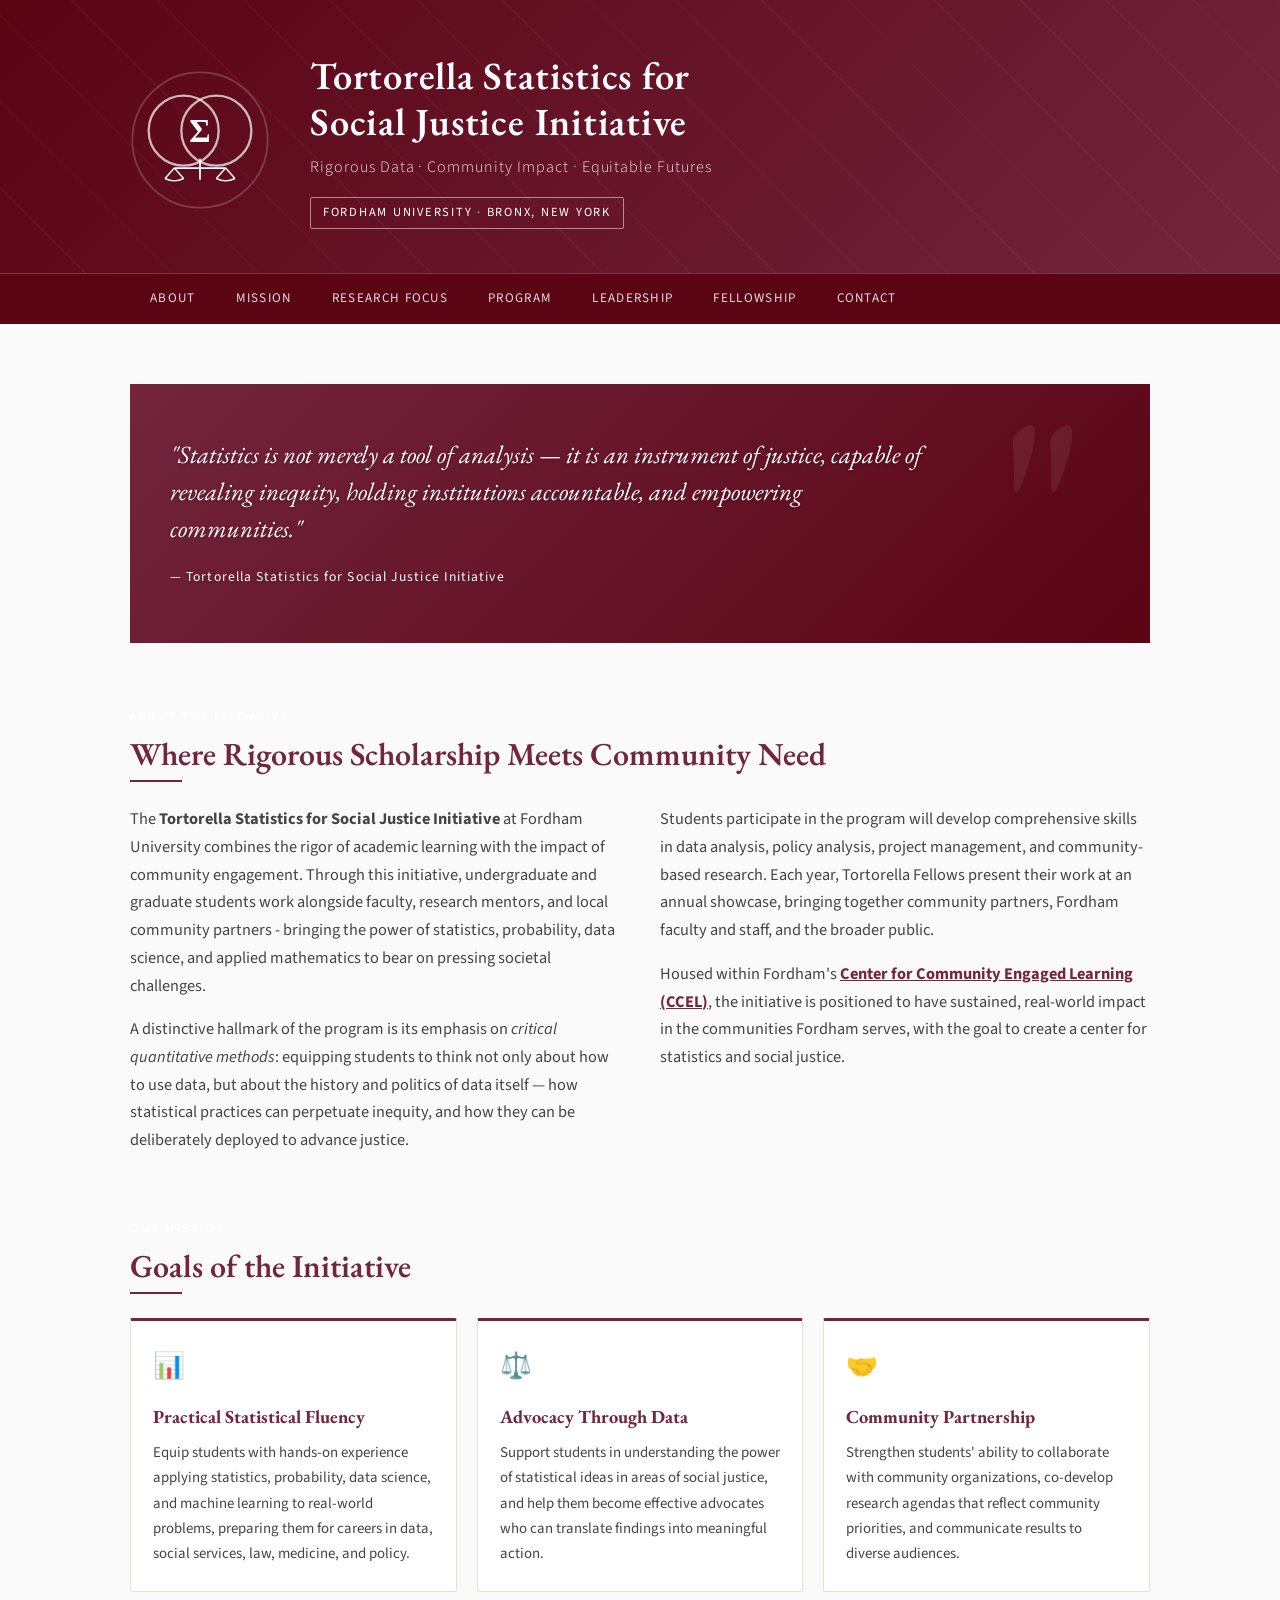
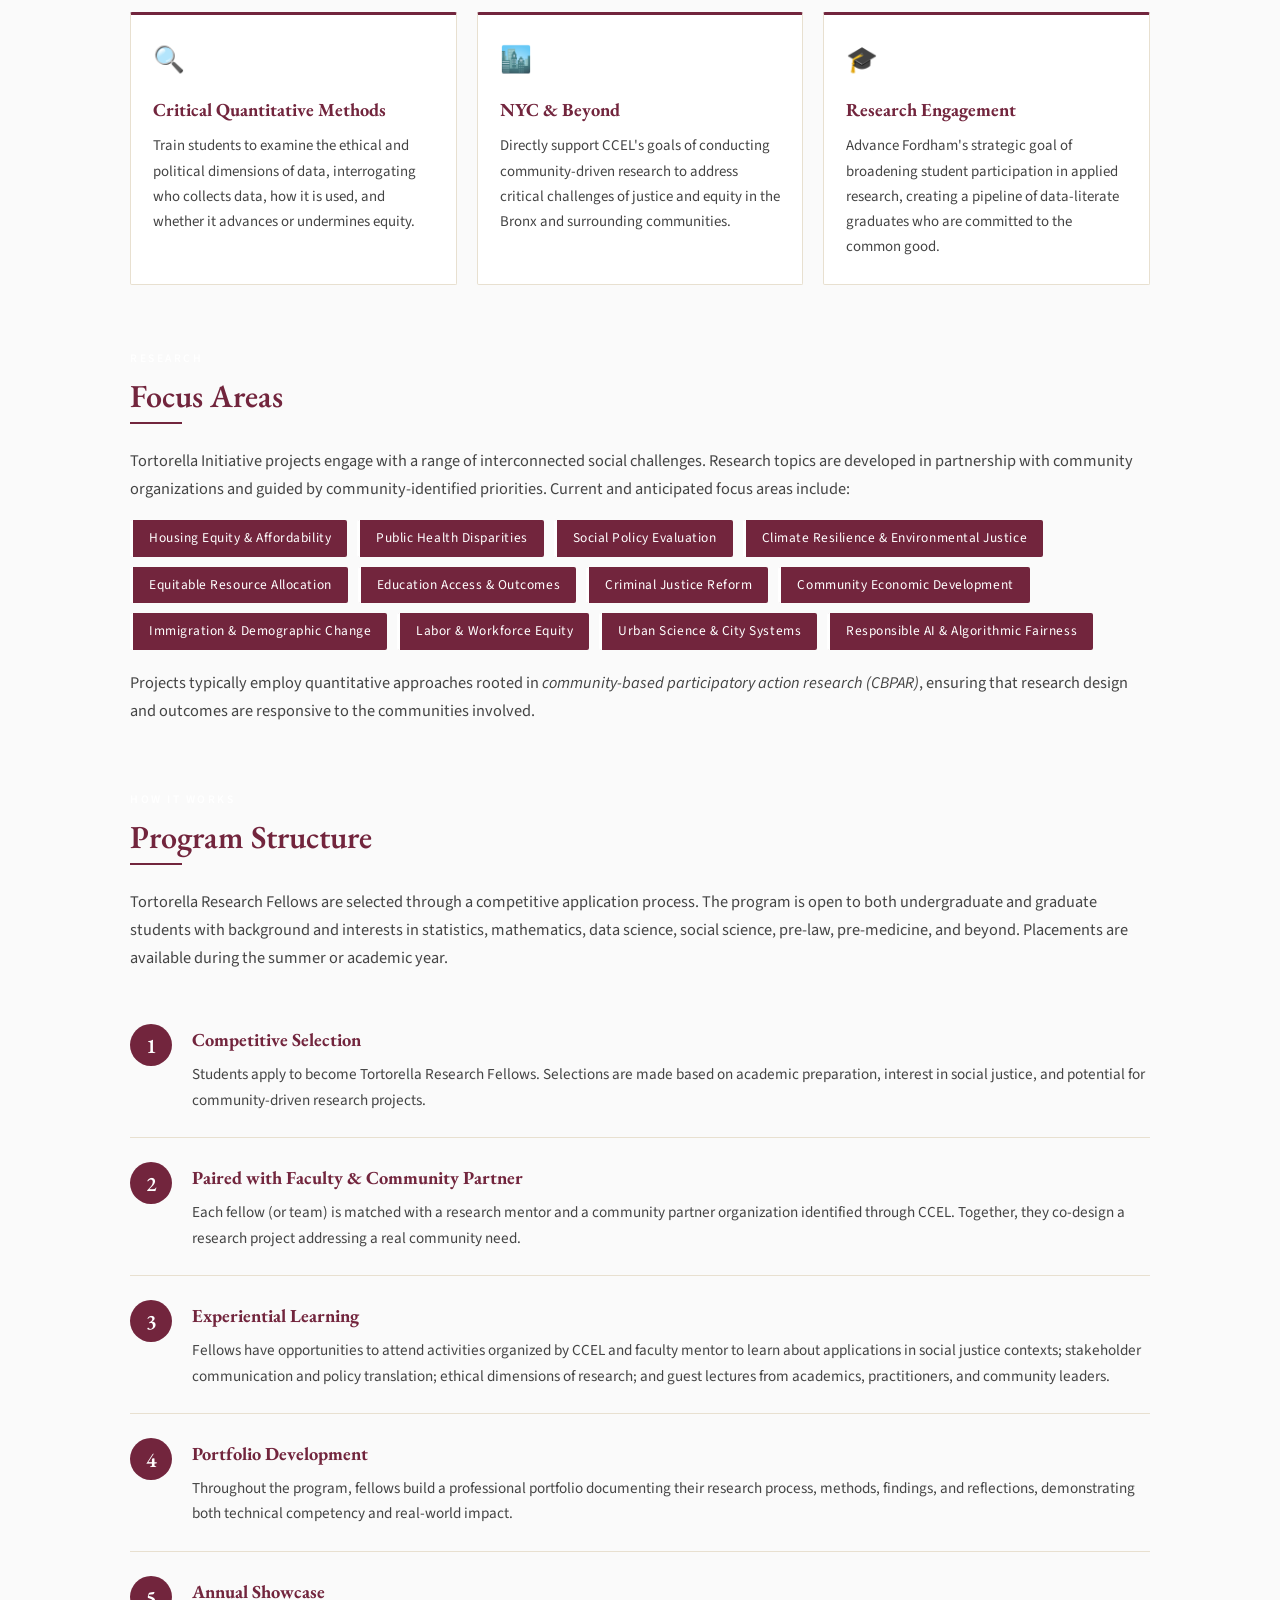
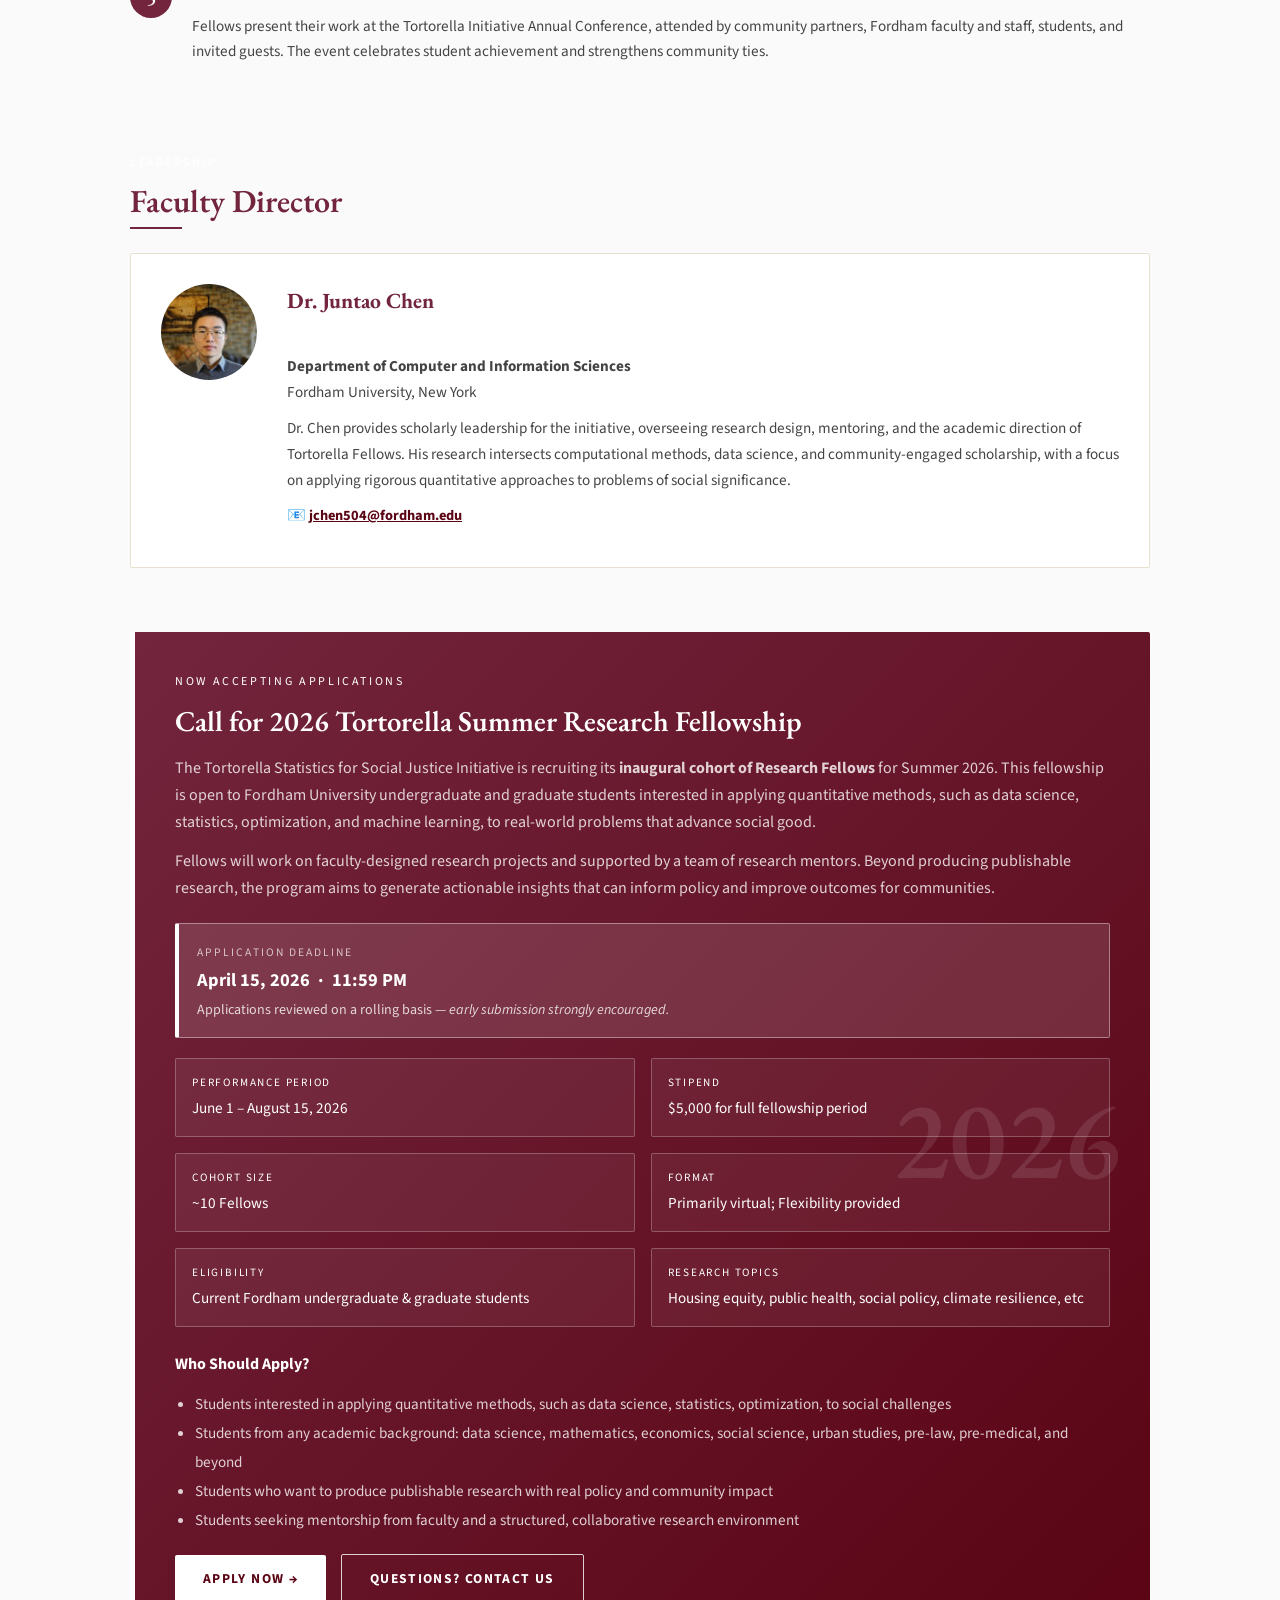
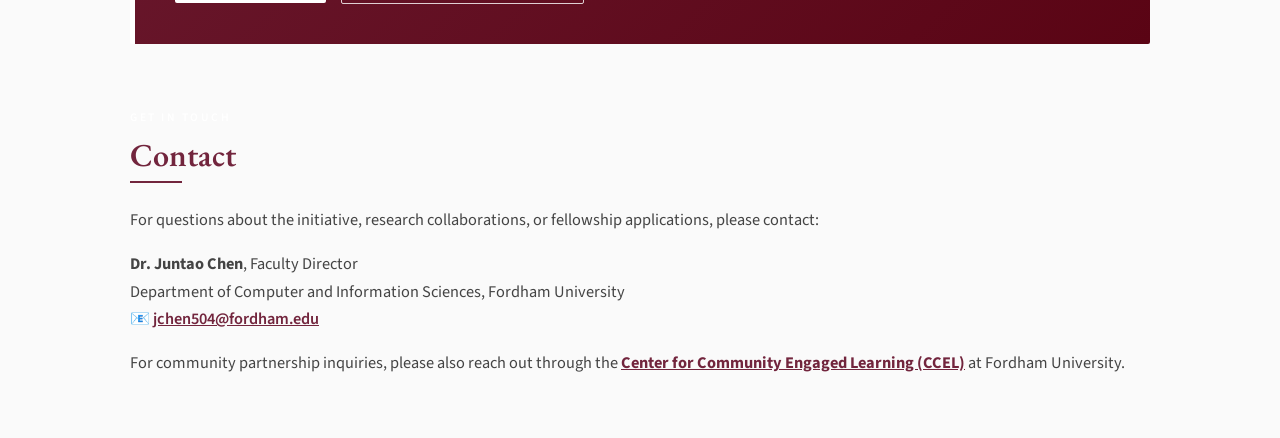
==== index.html @ 8965a68d "Add files via upload" ====
<!DOCTYPE html>
<html lang="en">
<head>
<meta charset="UTF-8"/>
<meta name="viewport" content="width=device-width, initial-scale=1.0"/>
<title>Tortorella Statistics for Social Justice Initiative – Fordham University</title>
<link href="https://fonts.googleapis.com/css2?family=EB+Garamond:ital,wght@0,400;0,600;1,400&family=Libre+Baskerville:ital,wght@0,400;0,700;1,400&family=Source+Sans+3:wght@300;400;600&display=swap" rel="stylesheet"/>
<style>
  :root {
    --maroon: #72253D;
    --maroon-dark: #5A0414;
    --navy: #72253D;
    --navy-dark: #5A0414;
    --accent: #ffffff;
    --accent-bright: #f0e0e4;
    --gold: #ffffff;
    --gold-light: #f0e0e4;
    --text: #1c1c1c;
    --text-muted: #444;
    --bg: #fafafa;
    --bg-warm: #f7f1f3;
    --rule: #c0788a;
    --link: #72253D;
  }

  * { margin: 0; padding: 0; box-sizing: border-box; }

  body {
    font-family: 'Source Sans 3', sans-serif;
    background: var(--bg);
    color: var(--text);
    line-height: 1.7;
  }

  /* ── HEADER ── */
  header {
    background: linear-gradient(135deg, #5A0414 0%, #72253D 100%);
    color: white;
    padding: 0;
    position: relative;
    overflow: hidden;
  }
  header::before {
    content: '';
    position: absolute;
    inset: 0;
    background: repeating-linear-gradient(
      45deg,
      transparent,
      transparent 60px,
      rgba(255,255,255,0.04) 60px,
      rgba(255,255,255,0.04) 61px
    );
  }
  .header-inner {
    max-width: 1100px;
    margin: 0 auto;
    padding: 52px 40px 44px;
    position: relative;
    display: flex;
    align-items: center;
    gap: 40px;
  }
  .header-logo-area {
    flex-shrink: 0;
  }
  .header-logo-area svg { display: block; }
  .header-text { flex: 1; }
  .header-text h1 {
    font-family: 'EB Garamond', serif;
    font-size: 2.4rem;
    font-weight: 600;
    letter-spacing: 0.02em;
    line-height: 1.2;
    color: white;
  }
  .header-text h1 span { color: white; }
  .header-text .tagline {
    margin-top: 10px;
    font-size: 1rem;
    color: rgba(255,255,255,0.85);
    letter-spacing: 0.06em;
    font-weight: 300;
  }
  .header-text .fordham-badge {
    display: inline-block;
    margin-top: 16px;
    border: 1px solid rgba(255,255,255,0.4);
    border-radius: 2px;
    padding: 4px 12px;
    font-size: 0.78rem;
    letter-spacing: 0.14em;
    color: white;
    text-transform: uppercase;
  }

  /* ── NAV ── */
  nav {
    background: var(--navy-dark);
    border-top: 1px solid rgba(255,255,255,0.2);
  }
  nav ul {
    max-width: 1100px;
    margin: 0 auto;
    padding: 0 40px;
    list-style: none;
    display: flex;
    gap: 0;
  }
  nav ul li a {
    display: block;
    padding: 13px 20px;
    color: rgba(255,255,255,0.85);
    text-decoration: none;
    font-size: 0.82rem;
    letter-spacing: 0.1em;
    text-transform: uppercase;
    transition: color 0.2s;
    border-bottom: 2px solid transparent;
  }
  nav ul li a:hover { color: white; border-bottom-color: white; }

  /* ── LAYOUT ── */
  .page-wrap { max-width: 1100px; margin: 0 auto; padding: 60px 40px; }

  section { margin-bottom: 64px; }
  section:last-child { margin-bottom: 0; }

  .section-label {
    font-size: 0.72rem;
    letter-spacing: 0.22em;
    text-transform: uppercase;
    color: white;
    font-weight: 600;
    margin-bottom: 8px;
  }
  h2 {
    font-family: 'EB Garamond', serif;
    font-size: 2rem;
    font-weight: 600;
    color: var(--maroon);
    line-height: 1.25;
    margin-bottom: 6px;
  }
  .section-rule {
    width: 52px;
    height: 2px;
    background: var(--maroon);
    margin-bottom: 24px;
  }
  p { margin-bottom: 16px; color: var(--text-muted); font-size: 1.02rem; }
  p:last-child { margin-bottom: 0; }

  /* ── HERO STRIP ── */
  .hero-strip {
    background: linear-gradient(135deg, #72253D 0%, #5A0414 100%);
    color: white;
    padding: 52px 40px;
    margin-bottom: 64px;
    position: relative;
    overflow: hidden;
  }
  .hero-strip::after {
    content: '"';
    position: absolute;
    right: 60px;
    top: -10px;
    font-family: 'EB Garamond', serif;
    font-size: 18rem;
    color: rgba(255,255,255,0.07);
    line-height: 1;
    pointer-events: none;
  }
  .hero-strip-inner { max-width: 1020px; margin: 0 auto; }
  .hero-strip blockquote {
    font-family: 'EB Garamond', serif;
    font-size: 1.55rem;
    font-style: italic;
    line-height: 1.5;
    color: #ffffff;
    text-shadow: 0 1px 3px rgba(0,0,0,0.3);
    margin-bottom: 16px;
    max-width: 760px;
  }
  .hero-strip cite {
    font-size: 0.85rem;
    color: #ffffff;
    letter-spacing: 0.08em;
    font-style: normal;
    text-shadow: 0 1px 2px rgba(0,0,0,0.25);
  }

  /* ── TWO COLUMN ── */
  .two-col { display: grid; grid-template-columns: 1fr 1fr; gap: 40px; }
  @media (max-width: 720px) { .two-col { grid-template-columns: 1fr; } }

  /* ── CARD GRID ── */
  .card-grid { display: grid; grid-template-columns: repeat(3, 1fr); gap: 20px; }
  @media (max-width: 860px) { .card-grid { grid-template-columns: 1fr 1fr; } }
  @media (max-width: 540px) { .card-grid { grid-template-columns: 1fr; } }

  .card {
    background: white;
    border: 1px solid #e8e0d0;
    border-top: 3px solid var(--maroon);
    padding: 24px 22px;
    border-radius: 2px;
  }
  .card h3 {
    font-family: 'EB Garamond', serif;
    font-size: 1.15rem;
    color: var(--maroon);
    margin-bottom: 8px;
  }
  .card p { font-size: 0.93rem; color: var(--text-muted); margin: 0; }
  .card .icon {
    font-size: 1.6rem;
    margin-bottom: 12px;
    display: block;
  }

  /* ── FOCUS AREAS ── */
  .focus-list {
    display: flex;
    flex-wrap: wrap;
    gap: 10px;
    margin-top: 16px;
  }
  .focus-tag {
    background: var(--maroon);
    color: white;
    padding: 7px 16px;
    border-radius: 2px;
    font-size: 0.84rem;
    letter-spacing: 0.04em;
    border-left: 3px solid var(--gold);
  }

  /* ── FACULTY ── */
  .faculty-card {
    display: flex;
    gap: 28px;
    background: white;
    border: 1px solid #e8e0d0;
    padding: 28px 28px;
    border-radius: 2px;
    align-items: flex-start;
  }
  .faculty-avatar {
    width: 80px;
    height: 80px;
    background: linear-gradient(135deg, var(--navy), var(--navy-dark));
    border-radius: 50%;
    display: flex;
    align-items: center;
    justify-content: center;
    flex-shrink: 0;
    color: white;
    font-family: 'EB Garamond', serif;
    font-size: 2rem;
    border: 2px solid var(--maroon);
  }
  .faculty-info h3 {
    font-family: 'EB Garamond', serif;
    font-size: 1.35rem;
    color: var(--maroon);
    margin-bottom: 2px;
  }
  .faculty-info .title {
    font-size: 0.87rem;
    color: white;
    letter-spacing: 0.05em;
    margin-bottom: 10px;
  }
  .faculty-info p { font-size: 0.95rem; color: var(--text-muted); margin-bottom: 10px; }
  .faculty-info a { color: var(--maroon); font-size: 0.9rem; }

  /* ── PROGRAM STRUCTURE ── */
  .steps { counter-reset: step; display: flex; flex-direction: column; gap: 0; }
  .step {
    display: flex;
    gap: 20px;
    padding: 24px 0;
    border-bottom: 1px solid #e8e0d0;
  }
  .step:last-child { border-bottom: none; }
  .step-num {
    counter-increment: step;
    flex-shrink: 0;
    width: 42px;
    height: 42px;
    background: var(--maroon);
    color: white;
    display: flex;
    align-items: center;
    justify-content: center;
    font-family: 'EB Garamond', serif;
    font-size: 1.3rem;
    font-weight: 600;
    border-radius: 50%;
  }
  .step-body h3 {
    font-family: 'EB Garamond', serif;
    font-size: 1.15rem;
    color: var(--maroon);
    margin-bottom: 6px;
  }
  .step-body p { font-size: 0.95rem; color: var(--text-muted); margin: 0; }

  /* ── FELLOWSHIP CALL ── */
  .fellowship-banner {
    background: linear-gradient(135deg, #72253D 0%, #5A0414 100%);
    border-left: 5px solid var(--gold);
    padding: 40px 40px;
    color: white;
    border-radius: 2px;
    position: relative;
    overflow: hidden;
  }
  .fellowship-banner::before {
    content: '2026';
    position: absolute;
    right: 30px;
    top: 50%;
    transform: translateY(-50%);
    font-family: 'EB Garamond', serif;
    font-size: 7rem;
    color: rgba(255,255,255,0.1);
    font-weight: 600;
    pointer-events: none;
    line-height: 1;
  }
  .fellowship-banner .eyebrow {
    font-size: 0.75rem;
    letter-spacing: 0.22em;
    text-transform: uppercase;
    color: white;
    margin-bottom: 10px;
  }
  .fellowship-banner h2 {
    color: white;
    font-size: 1.8rem;
    margin-bottom: 16px;
  }
  .fellowship-banner p { color: rgba(255,255,255,0.80); margin-bottom: 12px; font-size: 1rem; }
  .fellowship-banner ul {
    padding-left: 20px;
    color: rgba(255,255,255,0.80);
    font-size: 0.95rem;
    margin-bottom: 20px;
    line-height: 1.9;
  }
  .fellowship-banner .detail-grid {
    display: grid;
    grid-template-columns: 1fr 1fr;
    gap: 16px;
    margin: 20px 0 24px;
  }
  .fellowship-banner .detail-item {
    background: rgba(255,255,255,0.06);
    border: 1px solid rgba(255,255,255,0.25);
    padding: 14px 16px;
    border-radius: 2px;
  }
  .fellowship-banner .detail-item .label {
    font-size: 0.7rem;
    letter-spacing: 0.16em;
    text-transform: uppercase;
    color: white;
    margin-bottom: 4px;
  }
  .fellowship-banner .detail-item .value {
    color: white;
    font-size: 0.95rem;
  }
  .btn {
    display: inline-block;
    background: white;
    color: #5A0414;
    padding: 12px 28px;
    font-size: 0.85rem;
    font-weight: 700;
    letter-spacing: 0.1em;
    text-transform: uppercase;
    text-decoration: none;
    border-radius: 2px;
    transition: background 0.2s, color 0.2s;
  }
  .btn:hover { background: #f0e0e4; color: #5A0414; }
  .btn-outline {
    background: transparent;
    border: 1px solid rgba(255,255,255,0.8);
    color: white;
    margin-left: 12px;
  }
  .btn-outline:hover { background: rgba(255,255,255,0.15); }

  /* ── PARTNERS / CCEL ── */
  .partner-box {
    background: #f7f1f3;
    border: 1px solid #e0d8c8;
    padding: 28px 28px;
    border-radius: 2px;
  }
  .partner-box h3 {
    font-family: 'EB Garamond', serif;
    font-size: 1.15rem;
    color: var(--maroon);
    margin-bottom: 8px;
  }
  .partner-box p { font-size: 0.94rem; }

  /* ── FOOTER ── */
  footer {
    background: var(--navy-dark);
    color: rgba(255,255,255,0.65);
    padding: 36px 40px;
    font-size: 0.85rem;
  }
  .footer-inner {
    max-width: 1100px;
    margin: 0 auto;
    display: flex;
    justify-content: space-between;
    align-items: flex-start;
    gap: 32px;
    flex-wrap: wrap;
  }
  footer a { color: white; text-decoration: none; }
  footer a:hover { text-decoration: underline; }
  .footer-rule {
    max-width: 1100px;
    margin: 0 auto 20px;
    height: 1px;
    background: rgba(255,255,255,0.15);
  }
</style>
</head>
<body>

<!-- ═══════════════════════════════════════════
     HEADER
═══════════════════════════════════════════ -->
<header>
  <div class="header-inner">
    <div class="header-logo-area">
      <!-- LOGO (inline SVG – replace with final logo file if preferred) -->
      <svg xmlns="http://www.w3.org/2000/svg" viewBox="0 0 120 120" width="140" height="140">
        <circle cx="60" cy="60" r="58" fill="none" stroke="white" stroke-width="1.5" opacity="0.2"/>
        <circle cx="46" cy="52" r="30" fill="none" stroke="white" stroke-width="2" opacity="0.7"/>
        <circle cx="74" cy="52" r="30" fill="none" stroke="white" stroke-width="2" opacity="0.7"/>
        <text x="60" y="62" text-anchor="middle" font-family="Georgia,serif" font-size="28" fill="white" font-weight="bold">Σ</text>
        <line x1="38" y1="84" x2="82" y2="84" stroke="white" stroke-width="1.5"/>
        <line x1="60" y1="76" x2="60" y2="94" stroke="white" stroke-width="1.5"/>
        <line x1="38" y1="84" x2="30" y2="93" stroke="white" stroke-width="1.2"/>
        <line x1="38" y1="84" x2="46" y2="93" stroke="white" stroke-width="1.2"/>
        <path d="M30,93 Q38,97 46,93" fill="none" stroke="white" stroke-width="1.2"/>
        <line x1="82" y1="84" x2="90" y2="93" stroke="white" stroke-width="1.2"/>
        <line x1="82" y1="84" x2="74" y2="93" stroke="white" stroke-width="1.2"/>
        <path d="M74,93 Q82,97 90,93" fill="none" stroke="white" stroke-width="1.2"/>
      </svg>
    </div>
    <div class="header-text">
      <h1><span>Tortorella</span> Statistics for<br>Social Justice Initiative</h1>
      <div class="tagline" style="color:rgba(255,255,255,0.88);">Rigorous Data · Community Impact · Equitable Futures</div>
      <div class="fordham-badge" style="color:white;border-color:rgba(255,255,255,0.5);">Fordham University · Bronx, New York</div>
    </div>
  </div>
</header>

<!-- ═══════════════════════════════════════════
     NAVIGATION
═══════════════════════════════════════════ -->
<nav>
  <ul>
    <li><a href="#about">About</a></li>
    <li><a href="#mission">Mission</a></li>
    <li><a href="#research">Research Focus</a></li>
    <li><a href="#program">Program</a></li>
    <li><a href="#faculty">Leadership</a></li>
    <li><a href="#fellowship">Fellowship</a></li>
    <li><a href="#contact">Contact</a></li>
  </ul>
</nav>

<!-- ═══════════════════════════════════════════
     MAIN CONTENT
═══════════════════════════════════════════ -->
<div class="page-wrap">

  <!-- HERO QUOTE -->
  <div class="hero-strip" id="about">
    <div class="hero-strip-inner">
      <blockquote>
        "Statistics is not merely a tool of analysis — it is an instrument of justice,
        capable of revealing inequity, holding institutions accountable, and empowering communities."
      </blockquote>
      <cite style="color:#ffffff;text-shadow:0 1px 2px rgba(0,0,0,0.25);">— Tortorella Statistics for Social Justice Initiative</cite>
    </div>
  </div>

  <!-- ABOUT / OVERVIEW -->
  <section>
    <div class="section-label">About the Initiative</div>
    <h2>Where Rigorous Scholarship Meets Community Need</h2>
    <div class="section-rule"></div>
    <div class="two-col">
      <div>
        <p>
          The <strong>Tortorella Statistics for Social Justice Initiative</strong> at Fordham University
          combines the rigor of academic learning with the impact of community engagement. Through this initiative,
          undergraduate and graduate students work alongside faculty, research mentors, and local community partners -
          bringing the power of statistics, probability, data science, and applied mathematics to bear on
          pressing societal challenges.
        </p>
        <p>
          A distinctive hallmark of the program is its emphasis on <em>critical quantitative methods</em>:
          equipping students to think not only about how to use data, but about the history and politics
          of data itself — how statistical practices can perpetuate inequity, and how they can be
          deliberately deployed to advance justice.
        </p>
      </div>
      <div>
        <p>
          Students participate in the program will develop comprehensive skills in
          data analysis, policy analysis, project management, and community-based research.
          Each year, Tortorella Fellows present their work at an annual showcase, bringing together
          community partners, Fordham faculty and staff, and the broader public.
        </p>
        <p>
          Housed within Fordham's <strong><a href="https://www.fordham.edu/about/leadership-and-administration/administrative-offices/external-affairs/center-for-community-engaged-learning/about-us/" target="_blank" style="color:var(--maroon);text-decoration:underline;">Center for Community Engaged Learning (CCEL)</a></strong>, the initiative is positioned to have
          sustained, real-world impact in the communities Fordham serves, with the goal
          to create a center for statistics and social justice.
        </p>
      </div>
    </div>
  </section>

  <!-- MISSION -->
  <section id="mission">
    <div class="section-label">Our Mission</div>
    <h2>Goals of the Initiative</h2>
    <div class="section-rule"></div>
    <div class="card-grid">
      <div class="card">
        <span class="icon">📊</span>
        <h3>Practical Statistical Fluency</h3>
        <p>Equip students with hands-on experience applying statistics, probability, data science, and machine learning to real-world problems, preparing them for careers in data, social services, law, medicine, and policy.</p>
      </div>
      <div class="card">
        <span class="icon">⚖️</span>
        <h3>Advocacy Through Data</h3>
        <p>Support students in understanding the power of statistical ideas in areas of social justice, and help them become effective advocates who can translate findings into meaningful action.</p>
      </div>
      <div class="card">
        <span class="icon">🤝</span>
        <h3>Community Partnership</h3>
        <p>Strengthen students' ability to collaborate with community organizations, co-develop research agendas that reflect community priorities, and communicate results to diverse audiences.</p>
      </div>
      <div class="card">
        <span class="icon">🔍</span>
        <h3>Critical Quantitative Methods</h3>
        <p>Train students to examine the ethical and political dimensions of data, interrogating who collects data, how it is used, and whether it advances or undermines equity.</p>
      </div>
      <div class="card">
        <span class="icon">🏙️</span>
        <h3>NYC &amp; Beyond</h3>
        <p>Directly support CCEL's goals of conducting community-driven research to address critical challenges of justice and equity in the Bronx and surrounding communities.</p>
      </div>
      <div class="card">
        <span class="icon">🎓</span>
        <h3>Research Engagement</h3>
        <p>Advance Fordham's strategic goal of broadening student participation in applied research, creating a pipeline of data-literate graduates who are committed to the common good.</p>
      </div>
    </div>
  </section>

  <!-- RESEARCH FOCUS AREAS -->
  <section id="research">
    <div class="section-label">Research</div>
    <h2>Focus Areas</h2>
    <div class="section-rule"></div>
    <p>
      Tortorella Initiative projects engage with a range of interconnected social challenges.
      Research topics are developed in partnership with community organizations and guided by
      community-identified priorities. Current and anticipated focus areas include:
    </p>
    <div class="focus-list">
      <span class="focus-tag">Housing Equity &amp; Affordability</span>
      <span class="focus-tag">Public Health Disparities</span>
      <span class="focus-tag">Social Policy Evaluation</span>
      <span class="focus-tag">Climate Resilience &amp; Environmental Justice</span>
      <span class="focus-tag">Equitable Resource Allocation</span>
      <span class="focus-tag">Education Access &amp; Outcomes</span>
      <span class="focus-tag">Criminal Justice Reform</span>
      <span class="focus-tag">Community Economic Development</span>
      <span class="focus-tag">Immigration &amp; Demographic Change</span>
      <span class="focus-tag">Labor &amp; Workforce Equity</span>
      <span class="focus-tag">Urban Science &amp; City Systems</span>
      <span class="focus-tag">Responsible AI &amp; Algorithmic Fairness</span>
    </div>
    <p style="margin-top:20px;">
      Projects typically employ quantitative approaches rooted in
      <em>community-based participatory action research (CBPAR)</em>, ensuring that research design
      and outcomes are responsive to the communities involved.
    </p>
  </section>

  <!-- PROGRAM STRUCTURE -->
  <section id="program">
    <div class="section-label">How It Works</div>
    <h2>Program Structure</h2>
    <div class="section-rule"></div>
    <p>
      Tortorella Research Fellows are selected through a competitive application process. The program is open to
      both undergraduate and graduate students with background and interests in statistics, mathematics,
      data science, social science, pre-law, pre-medicine, and beyond. Placements are available during the summer or academic year.
    </p>
    <div class="steps" style="margin-top:28px;">
      <div class="step">
        <div class="step-num">1</div>
        <div class="step-body">
          <h3>Competitive Selection</h3>
          <p>Students apply to become Tortorella Research Fellows. Selections are made based on academic preparation, interest in social justice, and potential for community-driven research projects.</p>
        </div>
      </div>
      <div class="step">
        <div class="step-num">2</div>
        <div class="step-body">
          <h3>Paired with Faculty &amp; Community Partner</h3>
          <p>Each fellow (or team) is matched with a research mentor and a community partner organization identified through CCEL. Together, they co-design a research project addressing a real community need.</p>
        </div>
      </div>
      <div class="step">
        <div class="step-num">3</div>
        <div class="step-body">
          <h3>Experiential Learning</h3>
          <p>Fellows have opportunities to attend activities organized by CCEL and faculty mentor to learn about applications in social justice contexts; stakeholder communication and policy translation; ethical dimensions of research; and guest lectures from academics, practitioners, and community leaders.</p>
        </div>
      </div>
      <div class="step">
        <div class="step-num">4</div>
        <div class="step-body">
          <h3>Portfolio Development</h3>
          <p>Throughout the program, fellows build a professional portfolio documenting their research process, methods, findings, and reflections, demonstrating both technical competency and real-world impact.</p>
        </div>
      </div>
      <div class="step">
        <div class="step-num">5</div>
        <div class="step-body">
          <h3>Annual Showcase</h3>
          <p>Fellows present their work at the Tortorella Initiative Annual Conference, attended by community partners, Fordham faculty and staff, students, and invited guests. The event celebrates student achievement and strengthens community ties.</p>
        </div>
      </div>
    </div>
  </section>

  <!-- FACULTY DIRECTOR -->
  <section id="faculty">
    <div class="section-label">Leadership</div>
    <h2>Faculty Director</h2>
    <div class="section-rule"></div>
    <div class="faculty-card">
      <img src="[data-uri]" alt="Dr. Juntao Chen" style="width:100px;height:100px;border-radius:50%;object-fit:cover;object-position:center top;border:2px solid var(--gold);flex-shrink:0;"/>
      <div class="faculty-info">
        <h3>Dr. Juntao Chen</h3>
        <div class="title">Faculty Director, Tortorella Statistics for Social Justice Initiative</div>
        <p>
          <strong>Department of Computer and Information Sciences</strong><br>
          Fordham University, New York
        </p>
        <p>
          Dr. Chen provides scholarly leadership for the initiative, overseeing research design, mentoring,
          and the academic direction of Tortorella Fellows. His research intersects computational methods, data science,
          and community-engaged scholarship, with a focus on applying rigorous quantitative approaches to problems
          of social significance.
        </p>
        <p>
          📧 <a href="mailto:jchen504@fordham.edu" style="color:#5A0414;font-weight:600;"><strong>jchen504@fordham.edu</strong></a>
        </p>
      </div>
    </div>
  </section>

  <!-- FELLOWSHIP CALL TO ACTION -->
  <section id="fellowship">
    <div class="fellowship-banner">
      <div class="eyebrow">Now Accepting Applications</div>
      <h2>Call for 2026 Tortorella Summer Research Fellowship</h2>
      <p>
        The Tortorella Statistics for Social Justice Initiative is recruiting its <strong>inaugural cohort of Research Fellows</strong> for Summer 2026.
        This fellowship is open to Fordham University undergraduate and graduate students interested in applying quantitative methods,
        such as data science, statistics, optimization, and machine learning, to real-world problems that advance social good.
      </p>
      <p>
        Fellows will work on faculty-designed research projects and supported by a team of research mentors. Beyond producing publishable
        research, the program aims to generate actionable insights that can inform policy and improve outcomes for communities.
      </p>

      <!-- Deadline callout -->
      <div style="background:rgba(255,255,255,0.12);border:1px solid rgba(255,255,255,0.4);border-left:4px solid white;padding:14px 18px;margin:20px 0;border-radius:2px;">
        <span style="font-size:0.72rem;letter-spacing:0.18em;text-transform:uppercase;color:rgba(255,255,255,0.7);">Application Deadline</span><br>
        <span style="font-size:1.15rem;font-weight:700;color:white;">April 15, 2026 &nbsp;·&nbsp; 11:59 PM</span><br>
        <span style="font-size:0.88rem;color:rgba(255,255,255,0.8);">Applications reviewed on a rolling basis — <em>early submission strongly encouraged.</em></span>
      </div>

      <div class="detail-grid">
        <div class="detail-item">
          <div class="label">Performance Period</div>
          <div class="value">June 1 – August 15, 2026</div>
        </div>
        <div class="detail-item">
          <div class="label">Stipend</div>
          <div class="value">$5,000 for full fellowship period</div>
        </div>
        <div class="detail-item">
          <div class="label">Cohort Size</div>
          <div class="value">~10 Fellows</div>
        </div>
        <div class="detail-item">
          <div class="label">Format</div>
          <div class="value">Primarily virtual; Flexibility provided</div>
        </div>
        <div class="detail-item">
          <div class="label">Eligibility</div>
          <div class="value">Current Fordham undergraduate &amp; graduate students</div>
        </div>
        <div class="detail-item">
          <div class="label">Research Topics</div>
          <div class="value">Housing equity, public health, social policy, climate resilience, etc</div>
        </div>
      </div>

      <p><strong style="color:white;">Who Should Apply?</strong></p>
      <ul>
        <li>Students interested in applying quantitative methods, such as data science, statistics, optimization, to social challenges</li>
        <li>Students from any academic background: data science, mathematics, economics, social science, urban studies, pre-law, pre-medical, and beyond</li>
        <li>Students who want to produce publishable research with real policy and community impact</li>
        <li>Students seeking mentorship from faculty and a structured, collaborative research environment</li>
      </ul>

      <a class="btn"
        href="https://forms.gle/mYJjF4awXCbPrUiD9"
        target="_blank">Apply Now →</a>
      <a class="btn btn-outline" href="mailto:jchen504@fordham.edu">Questions? Contact Us</a>
    </div>
  </section>

  <!-- CONTACT -->
  <section id="contact">
    <div class="section-label">Get in Touch</div>
    <h2>Contact</h2>
    <div class="section-rule"></div>
    <p>
      For questions about the initiative, research collaborations, or
      fellowship applications, please contact:
    </p>
    <p>
      <strong>Dr. Juntao Chen</strong>, Faculty Director<br>
      Department of Computer and Information Sciences, Fordham University<br>
      📧 <a href="mailto:jchen504@fordham.edu" style="color:var(--maroon);font-weight:600;">jchen504@fordham.edu</a>
    </p>
    <p style="margin-top:12px;">
      For community partnership inquiries, please also reach out through the
      <strong><a href="https://www.fordham.edu/about/leadership-and-administration/administrative-offices/external-affairs/center-for-community-engaged-learning/about-us/" target="_blank" style="color:var(--maroon);text-decoration:underline;">Center for Community Engaged Learning (CCEL)</a></strong> at Fordham University.
    </p>
  </section>
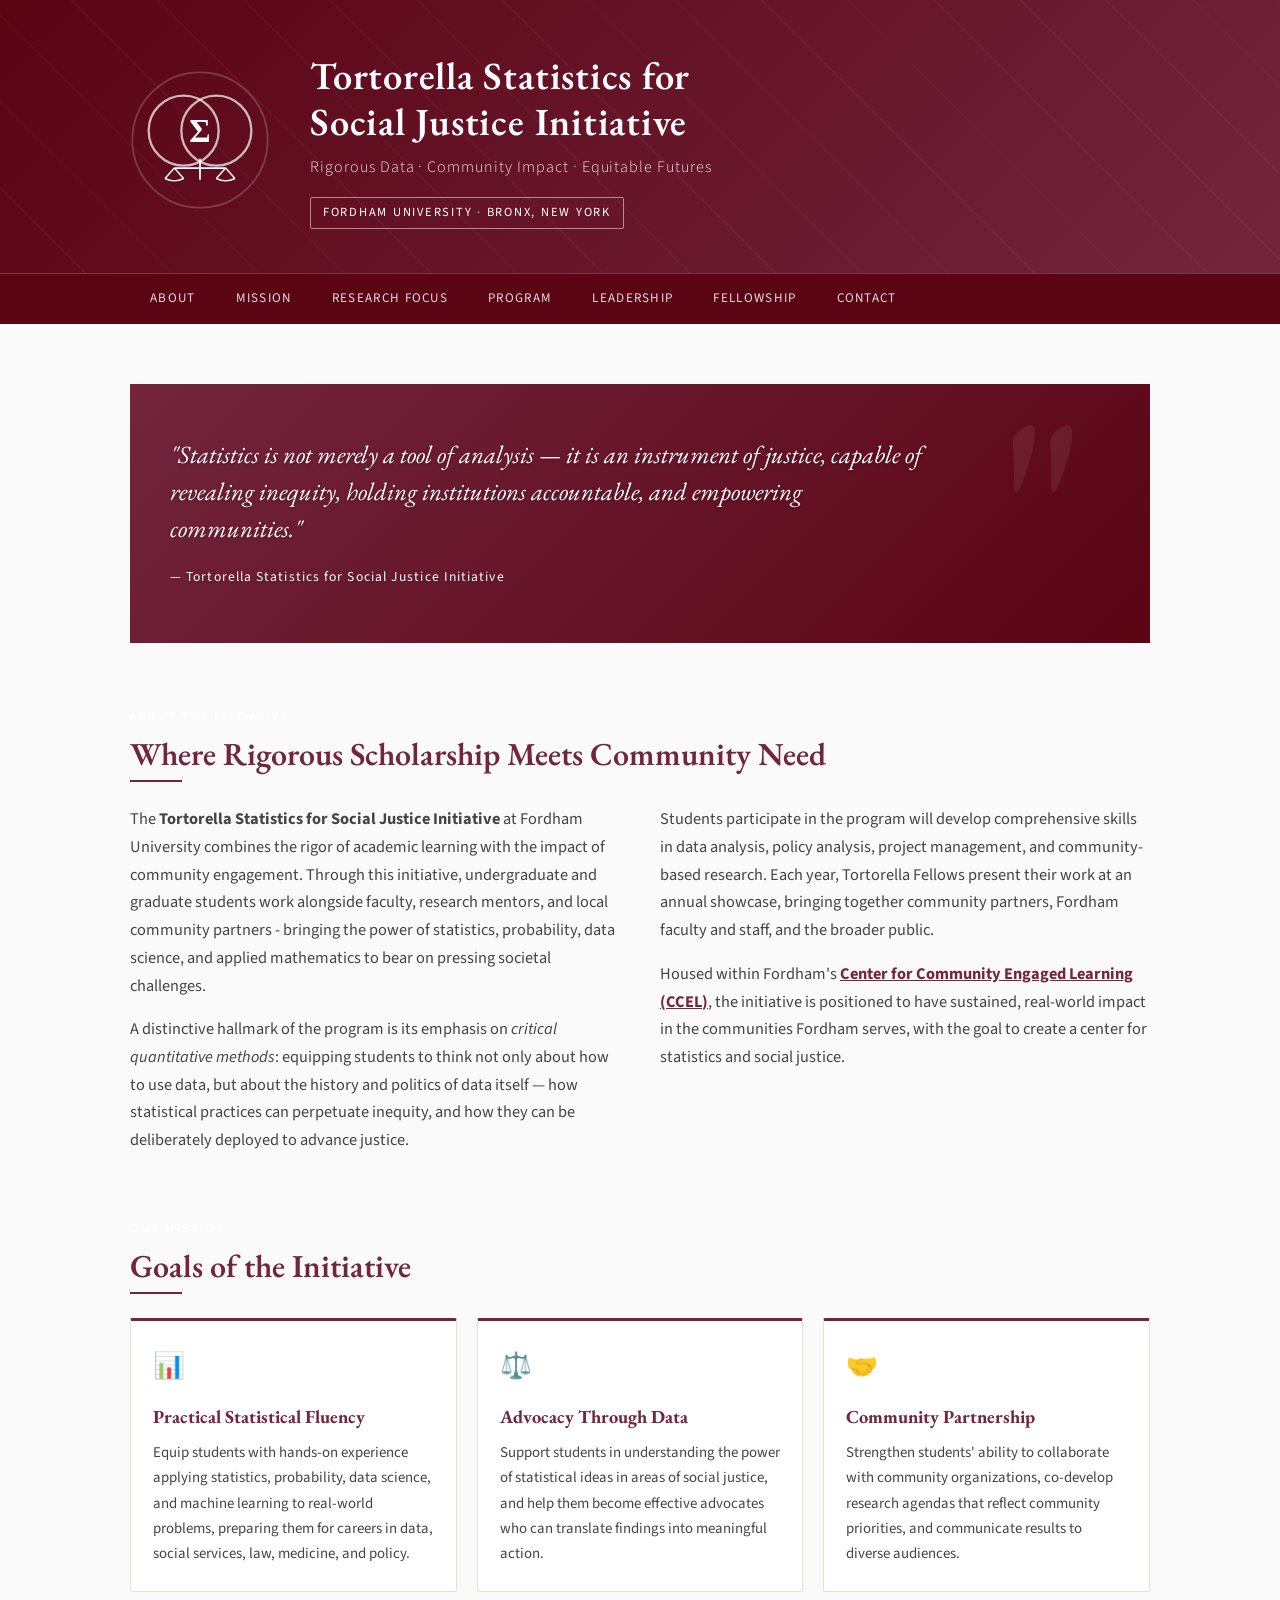
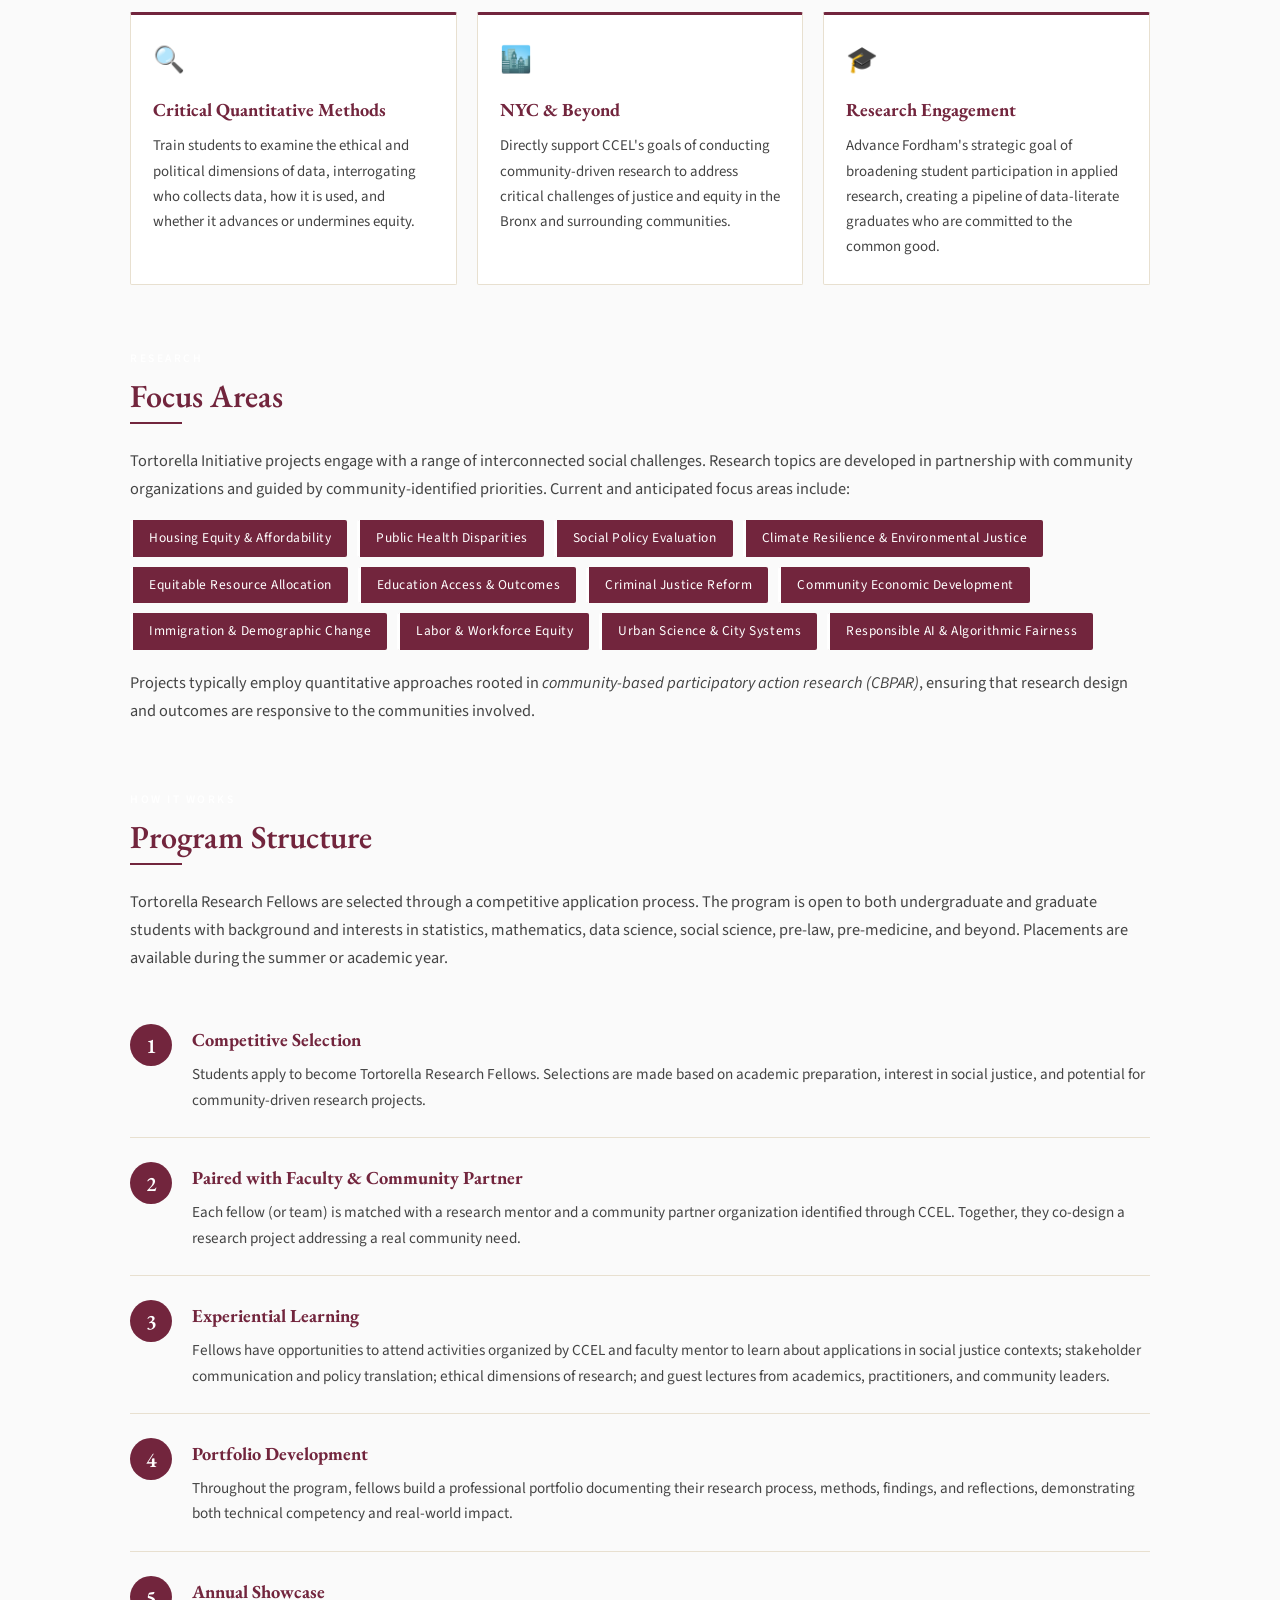
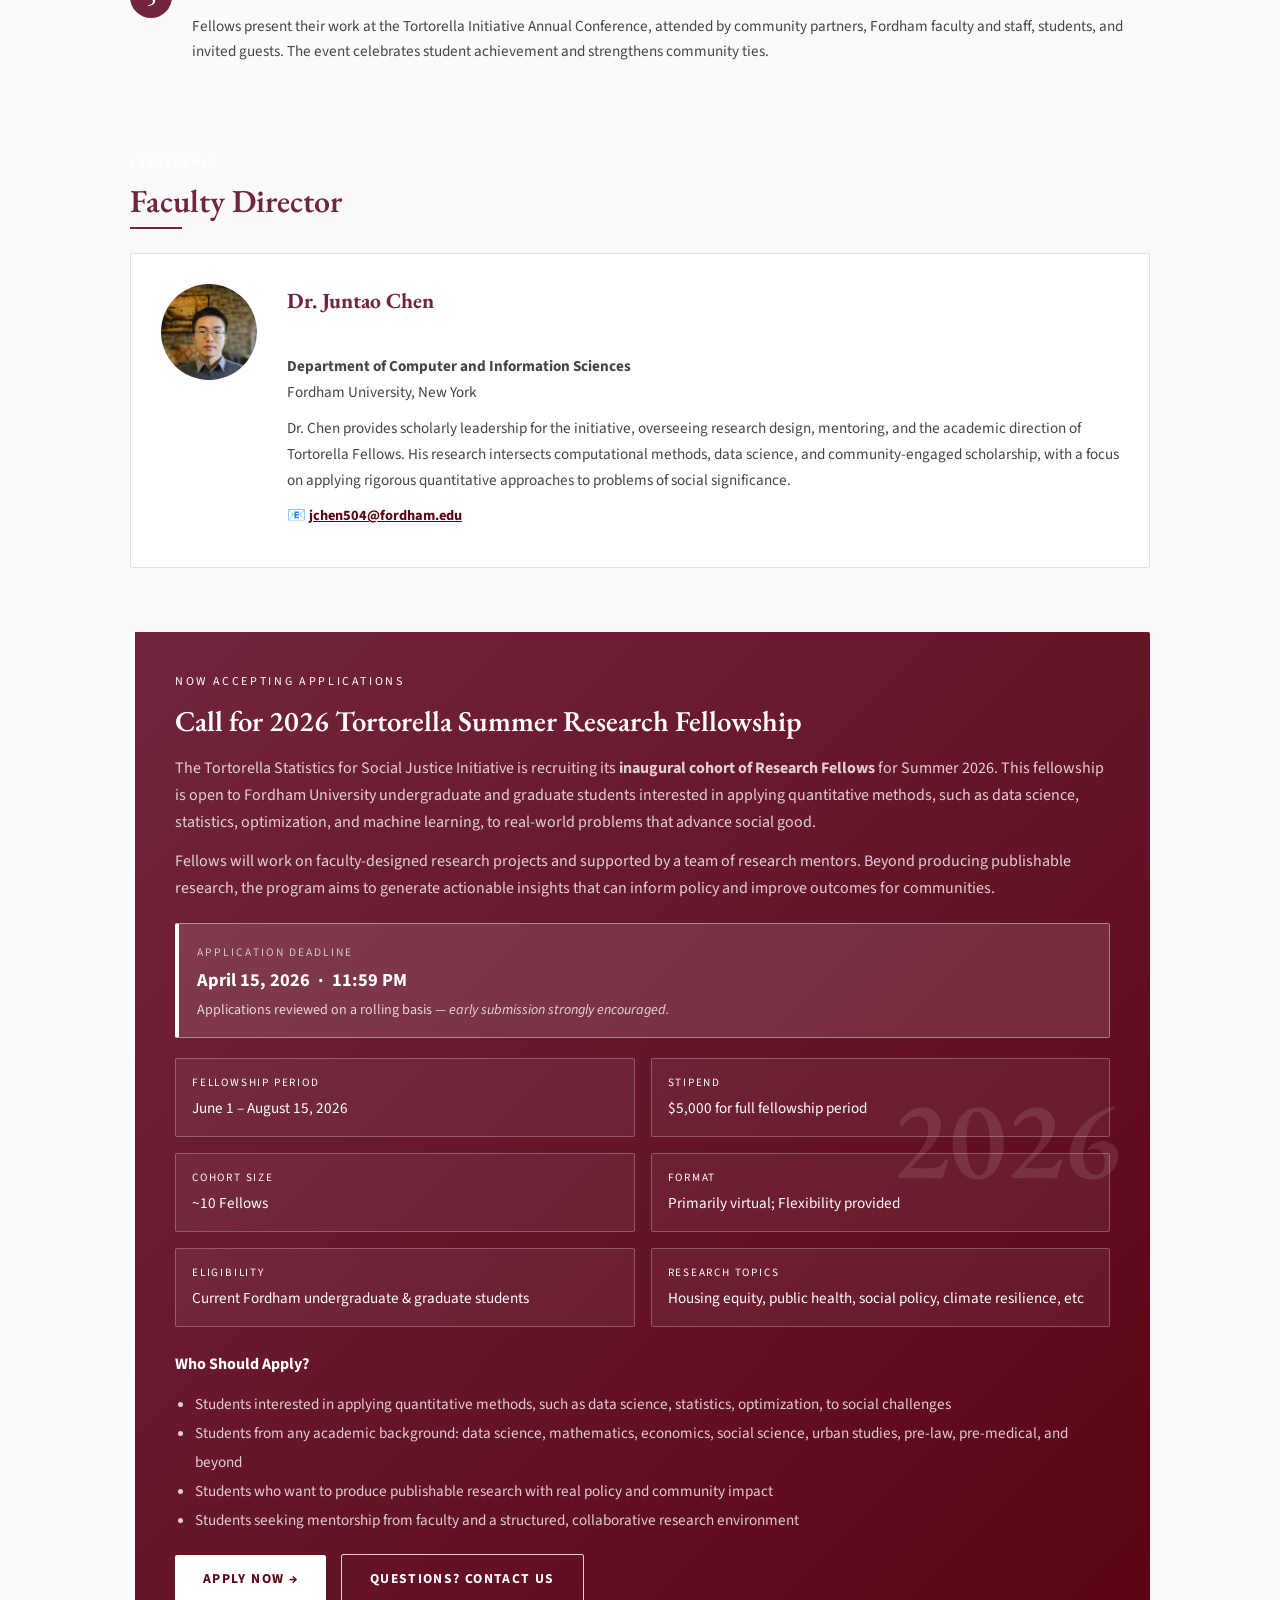
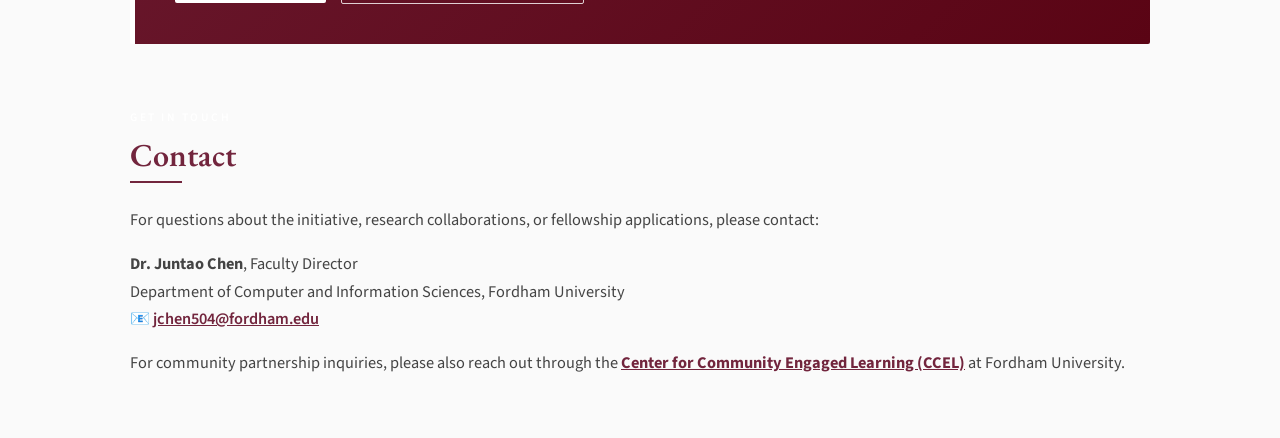
==== commit 78949c83: "Update index.html" ====
--- a/index.html
+++ b/index.html
@@ -706,7 +706,7 @@
 
       <div class="detail-grid">
         <div class="detail-item">
-          <div class="label">Performance Period</div>
+          <div class="label">Fellowship Period</div>
           <div class="value">June 1 – August 15, 2026</div>
         </div>
         <div class="detail-item">
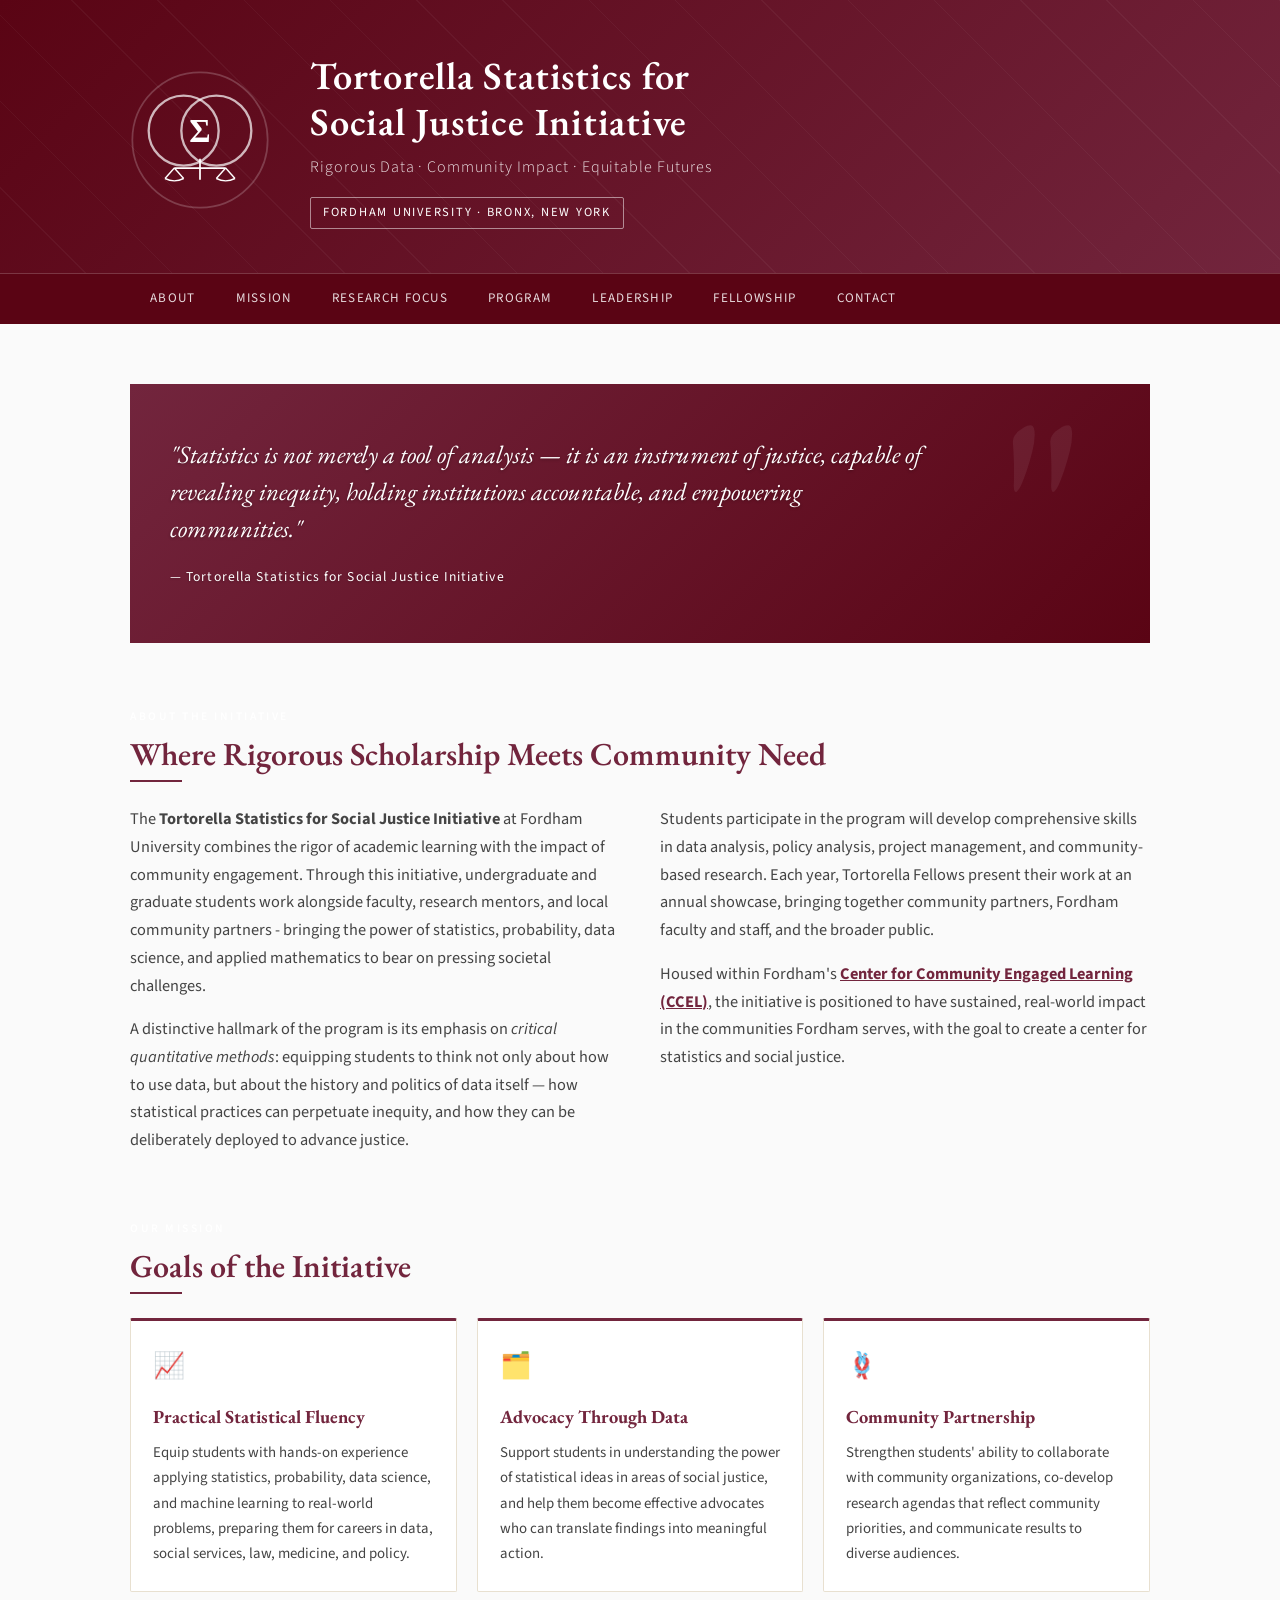
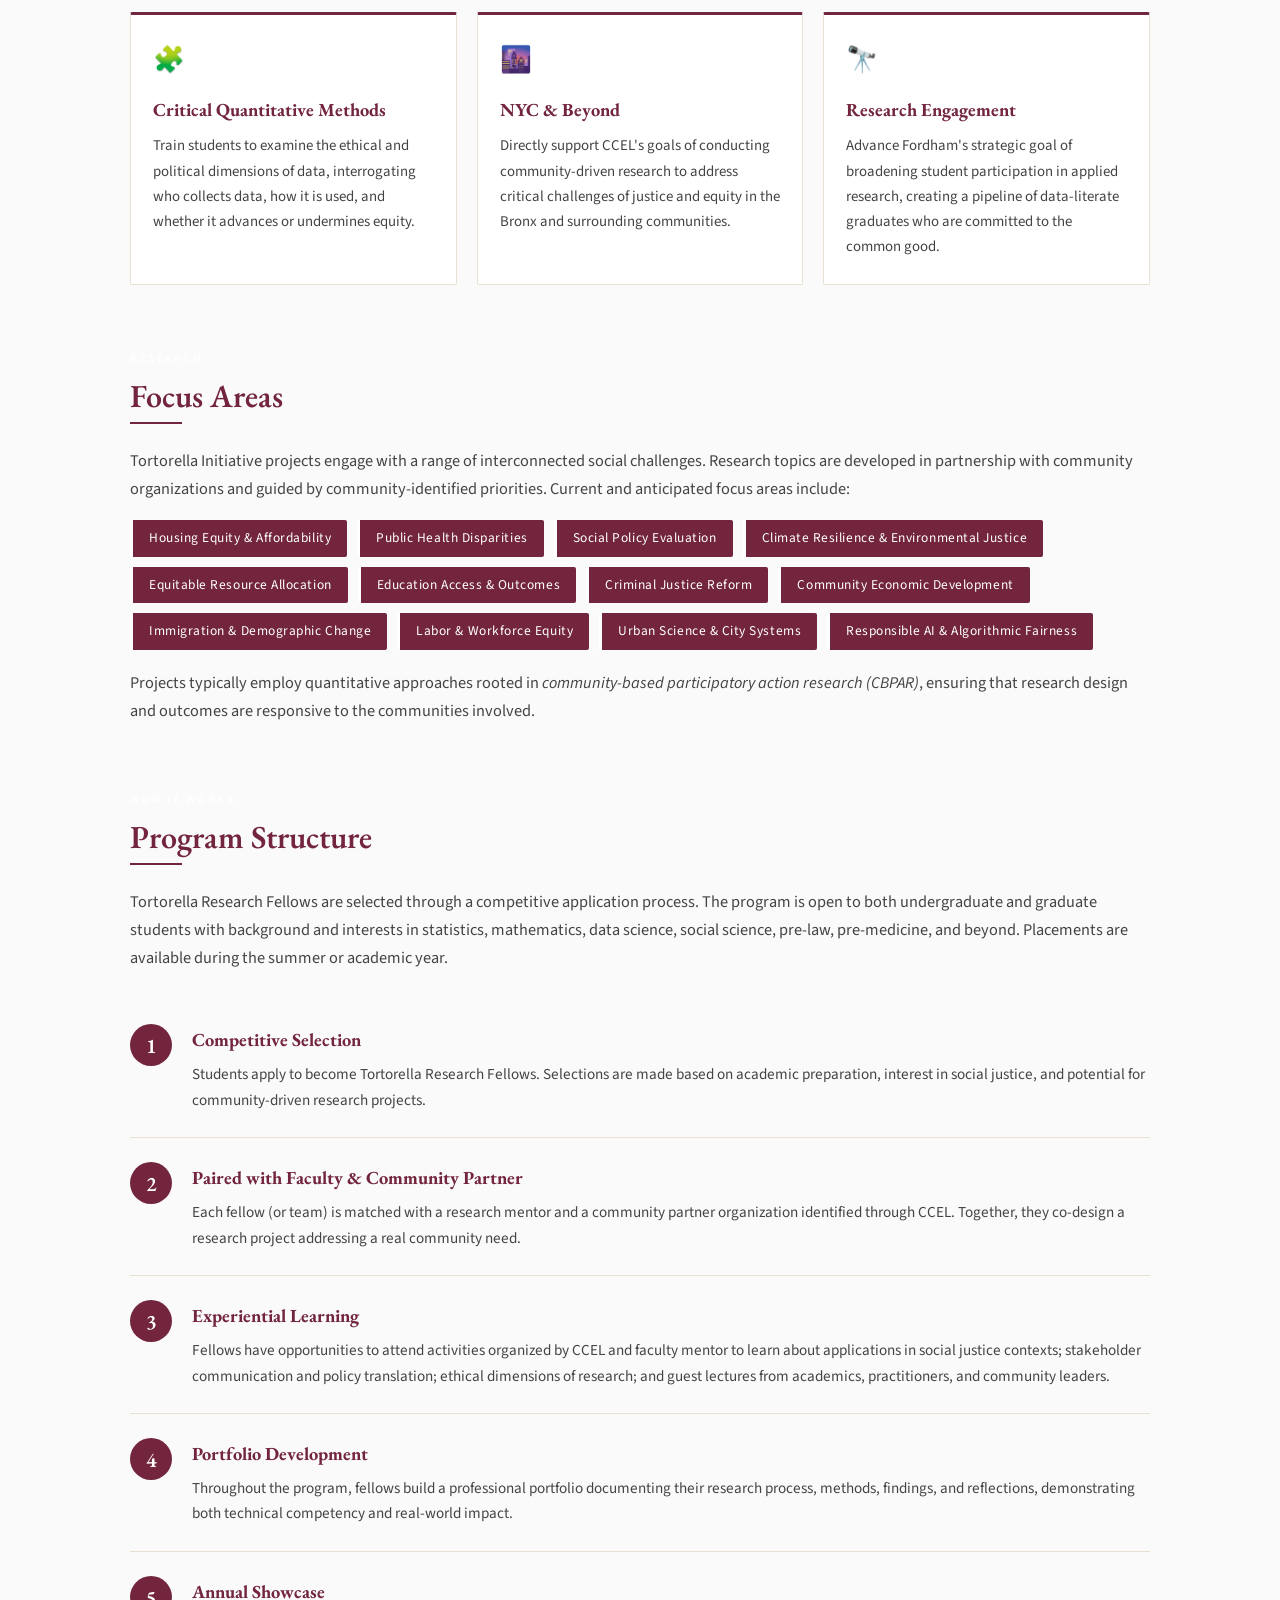
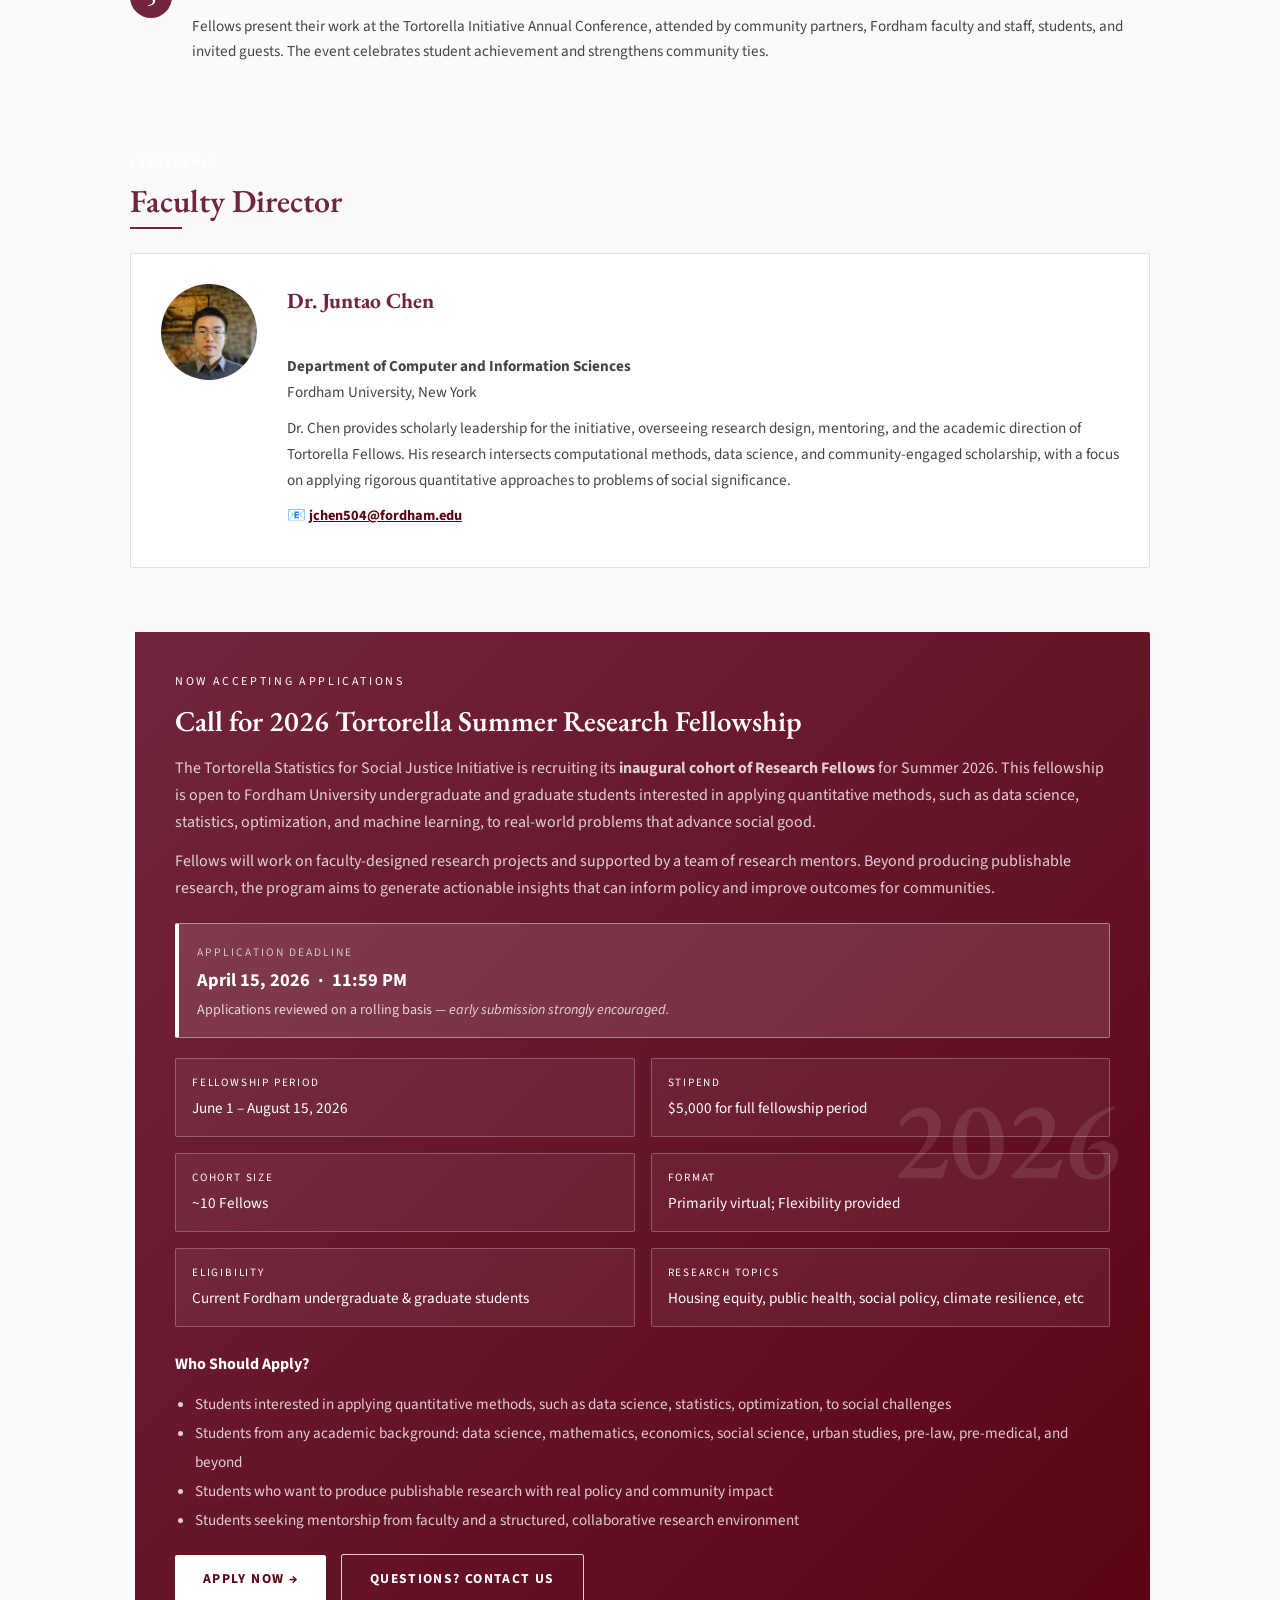
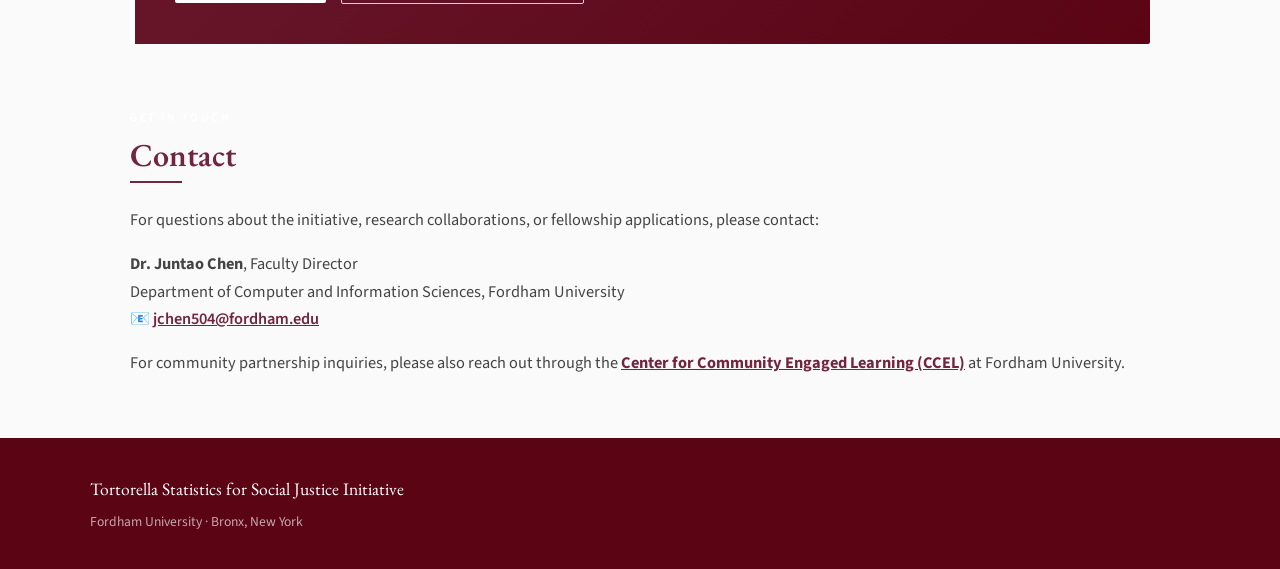
==== commit 0b3558ba: "Update index.html" ====
--- a/index.html
+++ b/index.html
@@ -543,32 +543,32 @@
     <div class="section-rule"></div>
     <div class="card-grid">
       <div class="card">
-        <span class="icon">📊</span>
+        <span class="icon">📈</span>
         <h3>Practical Statistical Fluency</h3>
         <p>Equip students with hands-on experience applying statistics, probability, data science, and machine learning to real-world problems, preparing them for careers in data, social services, law, medicine, and policy.</p>
       </div>
       <div class="card">
-        <span class="icon">⚖️</span>
+        <span class="icon">🗂️</span>
         <h3>Advocacy Through Data</h3>
         <p>Support students in understanding the power of statistical ideas in areas of social justice, and help them become effective advocates who can translate findings into meaningful action.</p>
       </div>
       <div class="card">
-        <span class="icon">🤝</span>
+        <span class="icon">🪢</span>
         <h3>Community Partnership</h3>
         <p>Strengthen students' ability to collaborate with community organizations, co-develop research agendas that reflect community priorities, and communicate results to diverse audiences.</p>
       </div>
       <div class="card">
-        <span class="icon">🔍</span>
+        <span class="icon">🧩</span>
         <h3>Critical Quantitative Methods</h3>
         <p>Train students to examine the ethical and political dimensions of data, interrogating who collects data, how it is used, and whether it advances or undermines equity.</p>
       </div>
       <div class="card">
-        <span class="icon">🏙️</span>
+        <span class="icon">🌆</span>
         <h3>NYC &amp; Beyond</h3>
         <p>Directly support CCEL's goals of conducting community-driven research to address critical challenges of justice and equity in the Bronx and surrounding communities.</p>
       </div>
       <div class="card">
-        <span class="icon">🎓</span>
+        <span class="icon">🔭</span>
         <h3>Research Engagement</h3>
         <p>Advance Fordham's strategic goal of broadening student participation in applied research, creating a pipeline of data-literate graduates who are committed to the common good.</p>
       </div>
@@ -766,3 +766,19 @@
     </p>
   </section>
 
+</div><!-- end page-wrap -->
+
+<!-- FOOTER -->
+<footer>
+  <div class="footer-inner">
+    <div>
+      <div style="color:white;font-family:'EB Garamond',serif;font-size:1.1rem;margin-bottom:6px;">
+        Tortorella Statistics for Social Justice Initiative
+      </div>
+      <div>Fordham University · Bronx, New York</div>
+    </div>
+  </div>
+</footer>
+
+</body>
+</html>
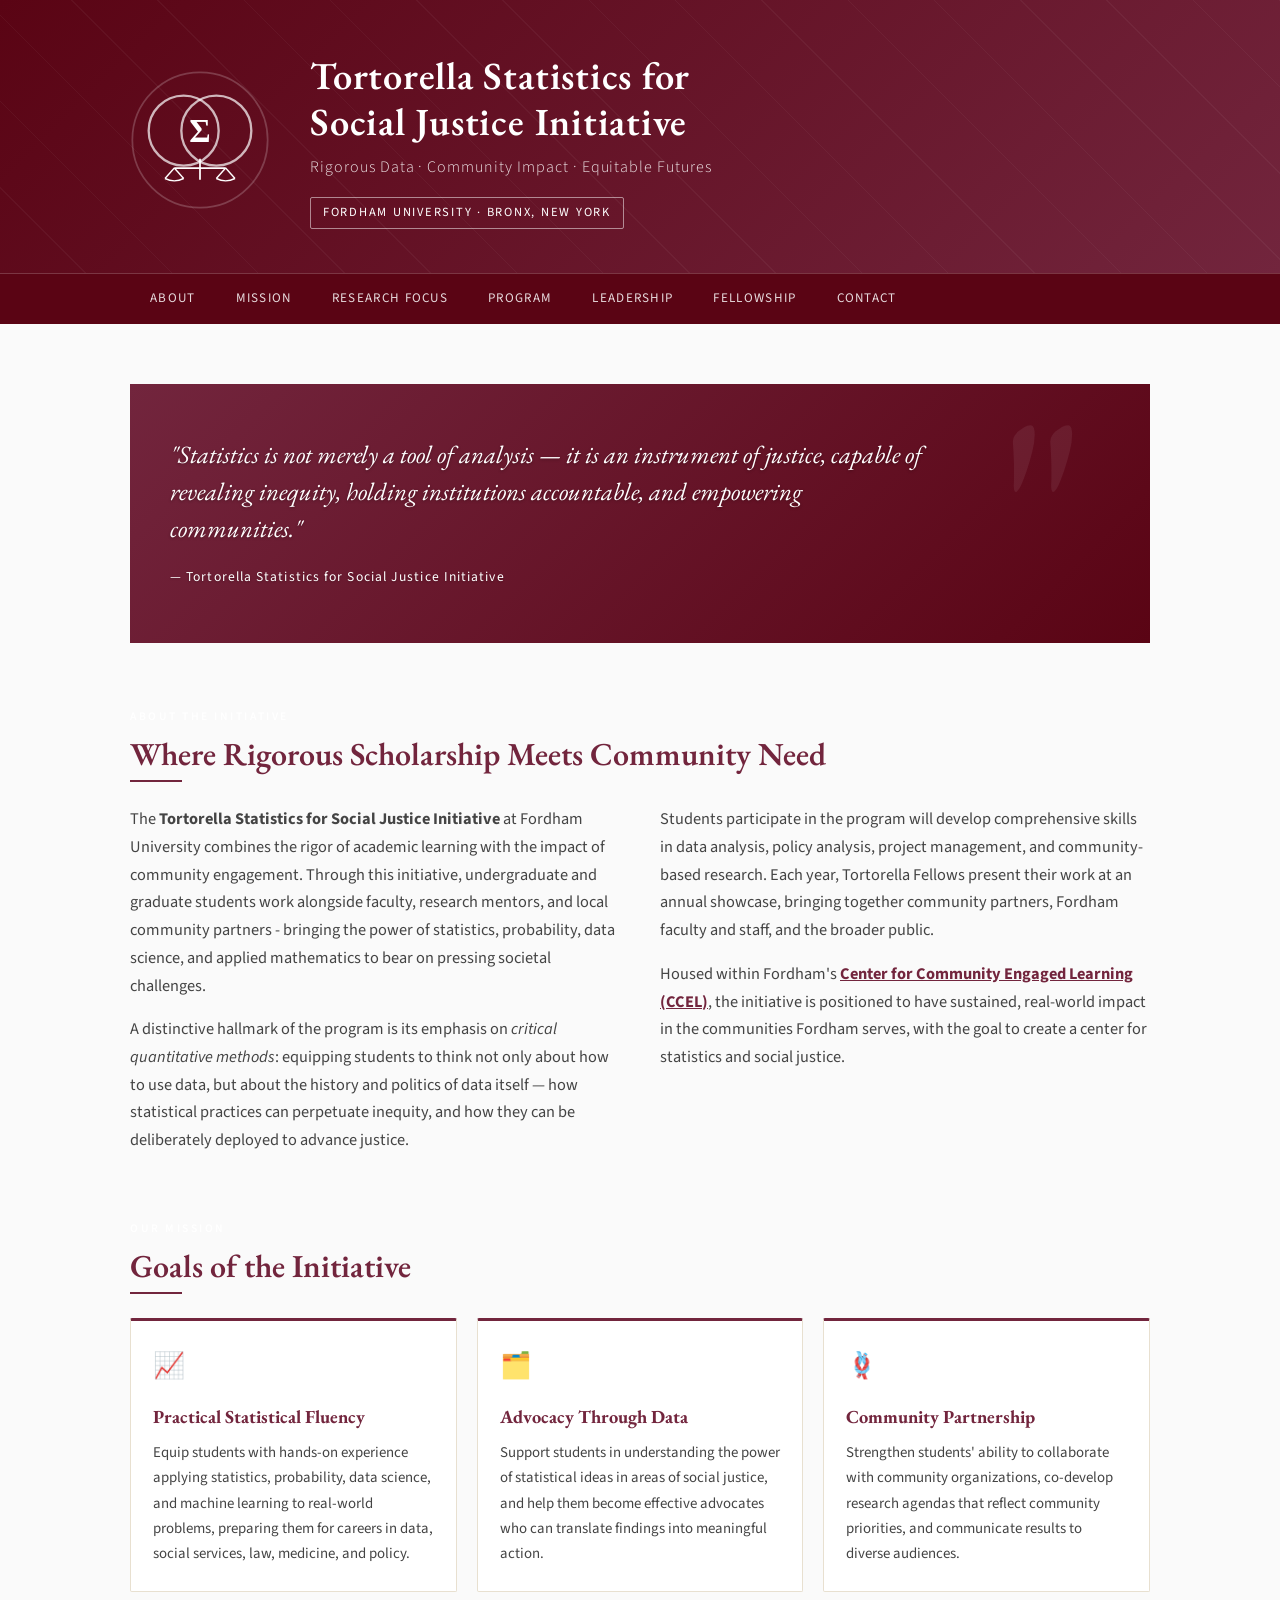
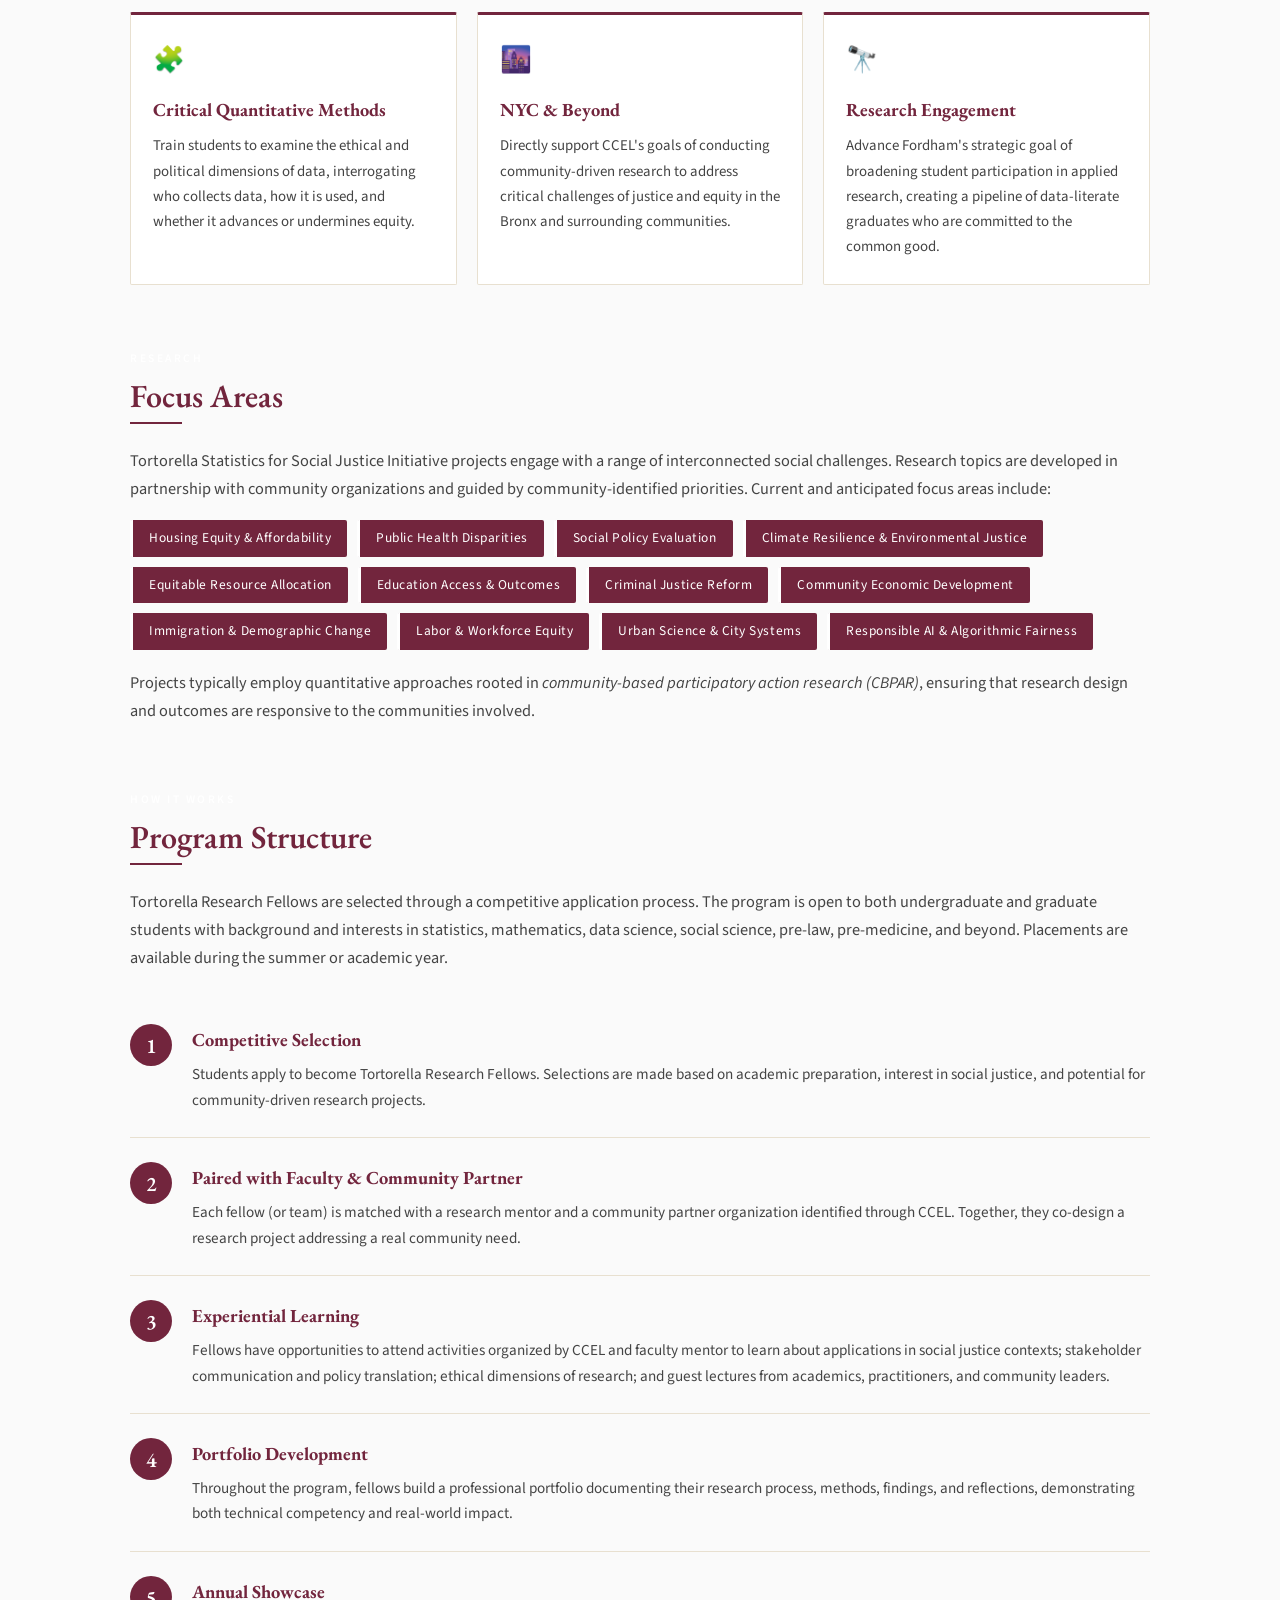
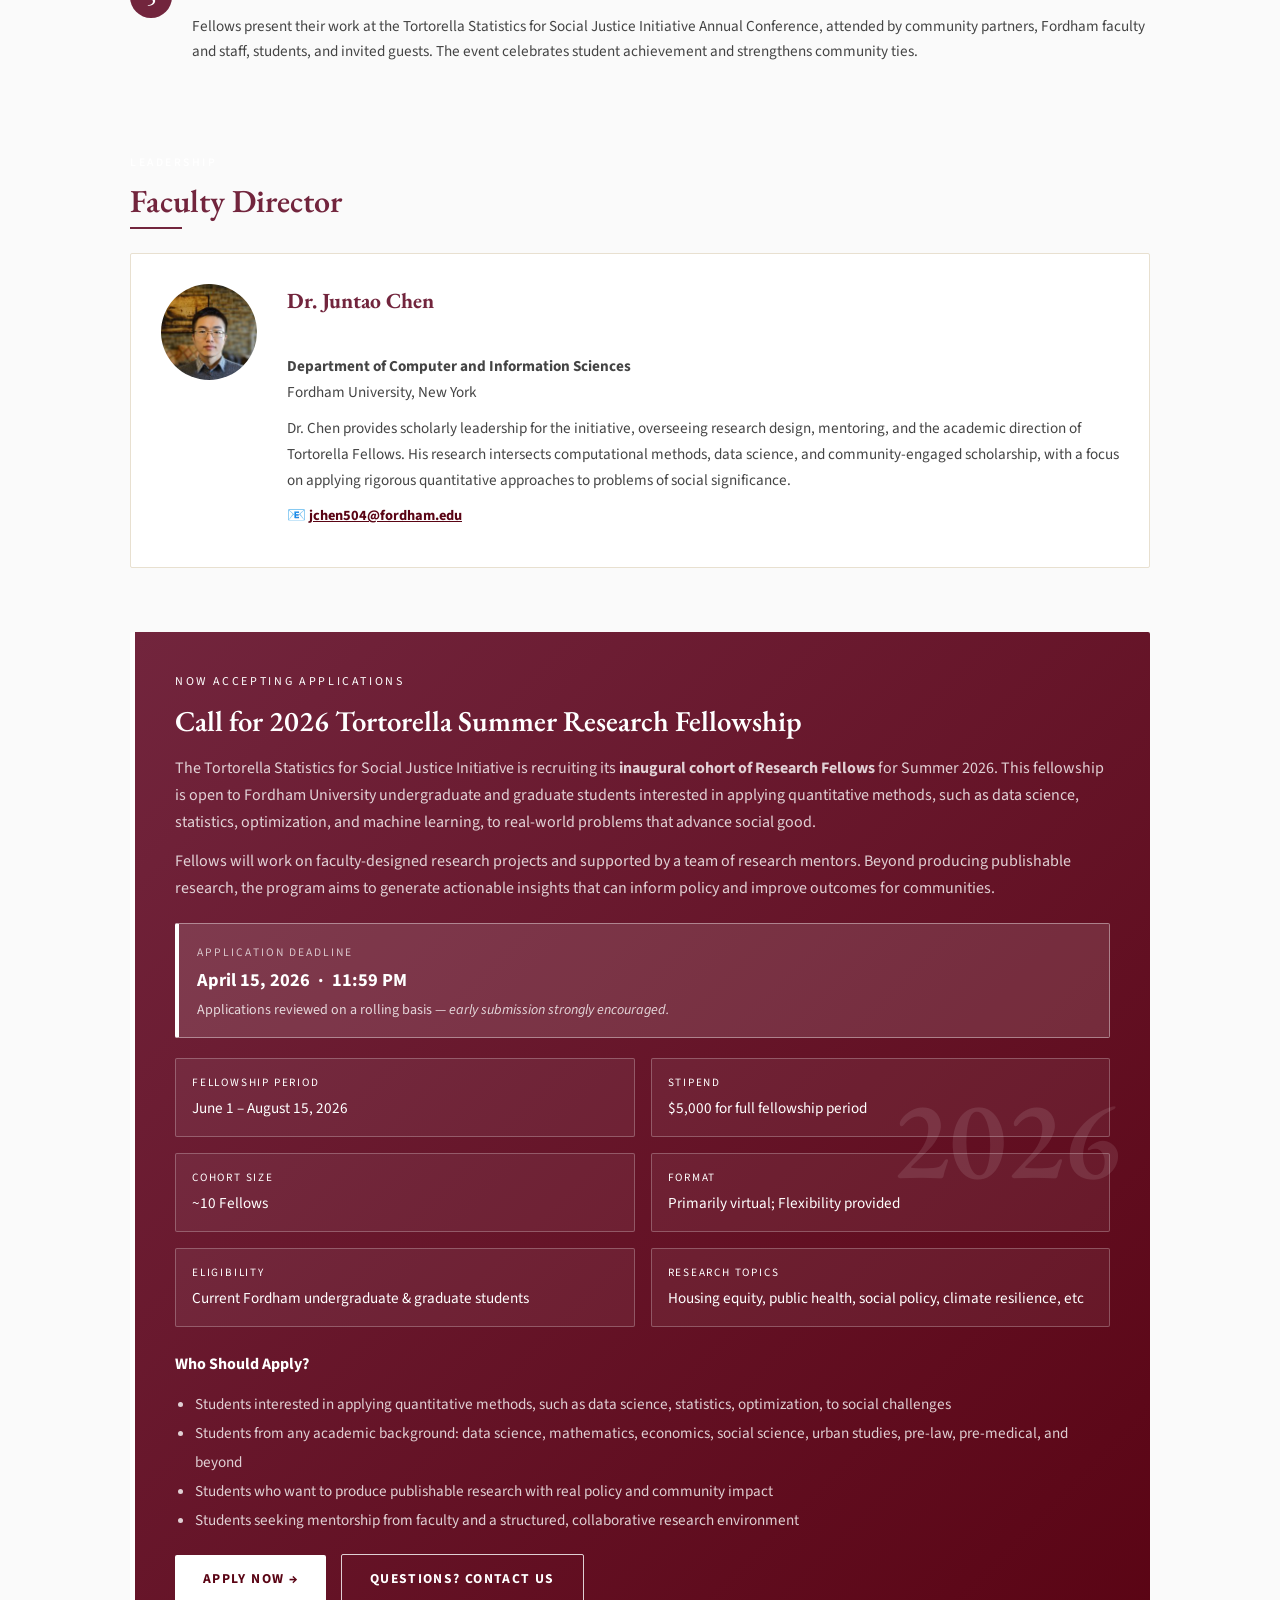
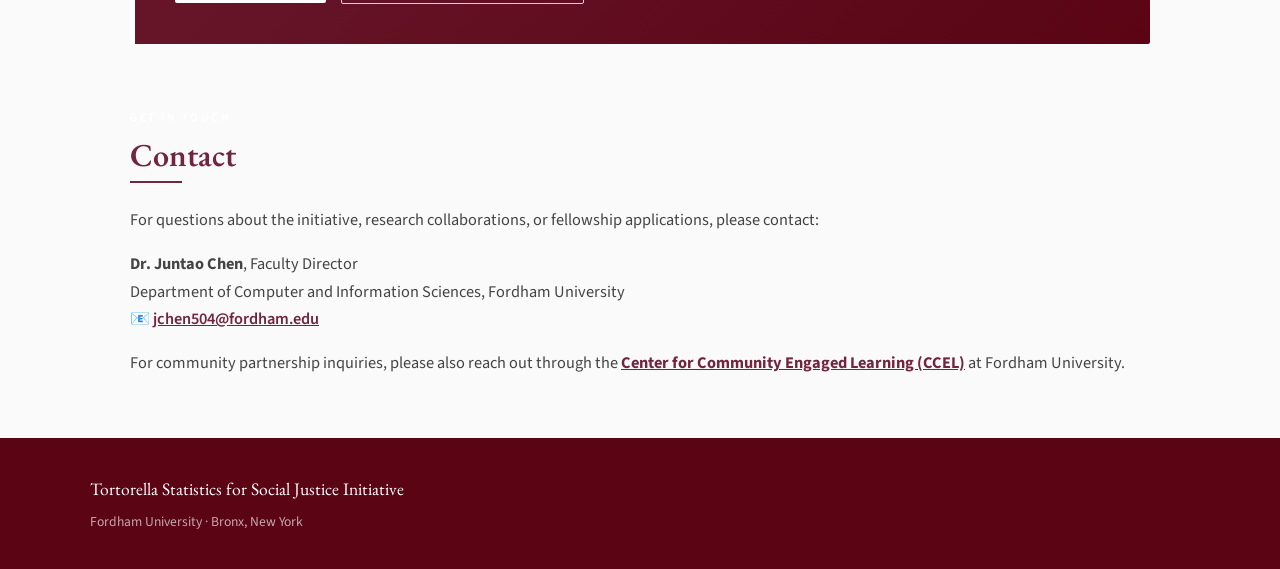
==== commit 71dd4877: "Update index.html" ====
--- a/index.html
+++ b/index.html
@@ -581,7 +581,7 @@
     <h2>Focus Areas</h2>
     <div class="section-rule"></div>
     <p>
-      Tortorella Initiative projects engage with a range of interconnected social challenges.
+      Tortorella Statistics for Social Justice Initiative projects engage with a range of interconnected social challenges.
       Research topics are developed in partnership with community organizations and guided by
       community-identified priorities. Current and anticipated focus areas include:
     </p>
@@ -649,7 +649,7 @@
         <div class="step-num">5</div>
         <div class="step-body">
           <h3>Annual Showcase</h3>
-          <p>Fellows present their work at the Tortorella Initiative Annual Conference, attended by community partners, Fordham faculty and staff, students, and invited guests. The event celebrates student achievement and strengthens community ties.</p>
+          <p>Fellows present their work at the Tortorella Statistics for Social Justice Initiative Annual Conference, attended by community partners, Fordham faculty and staff, students, and invited guests. The event celebrates student achievement and strengthens community ties.</p>
         </div>
       </div>
     </div>
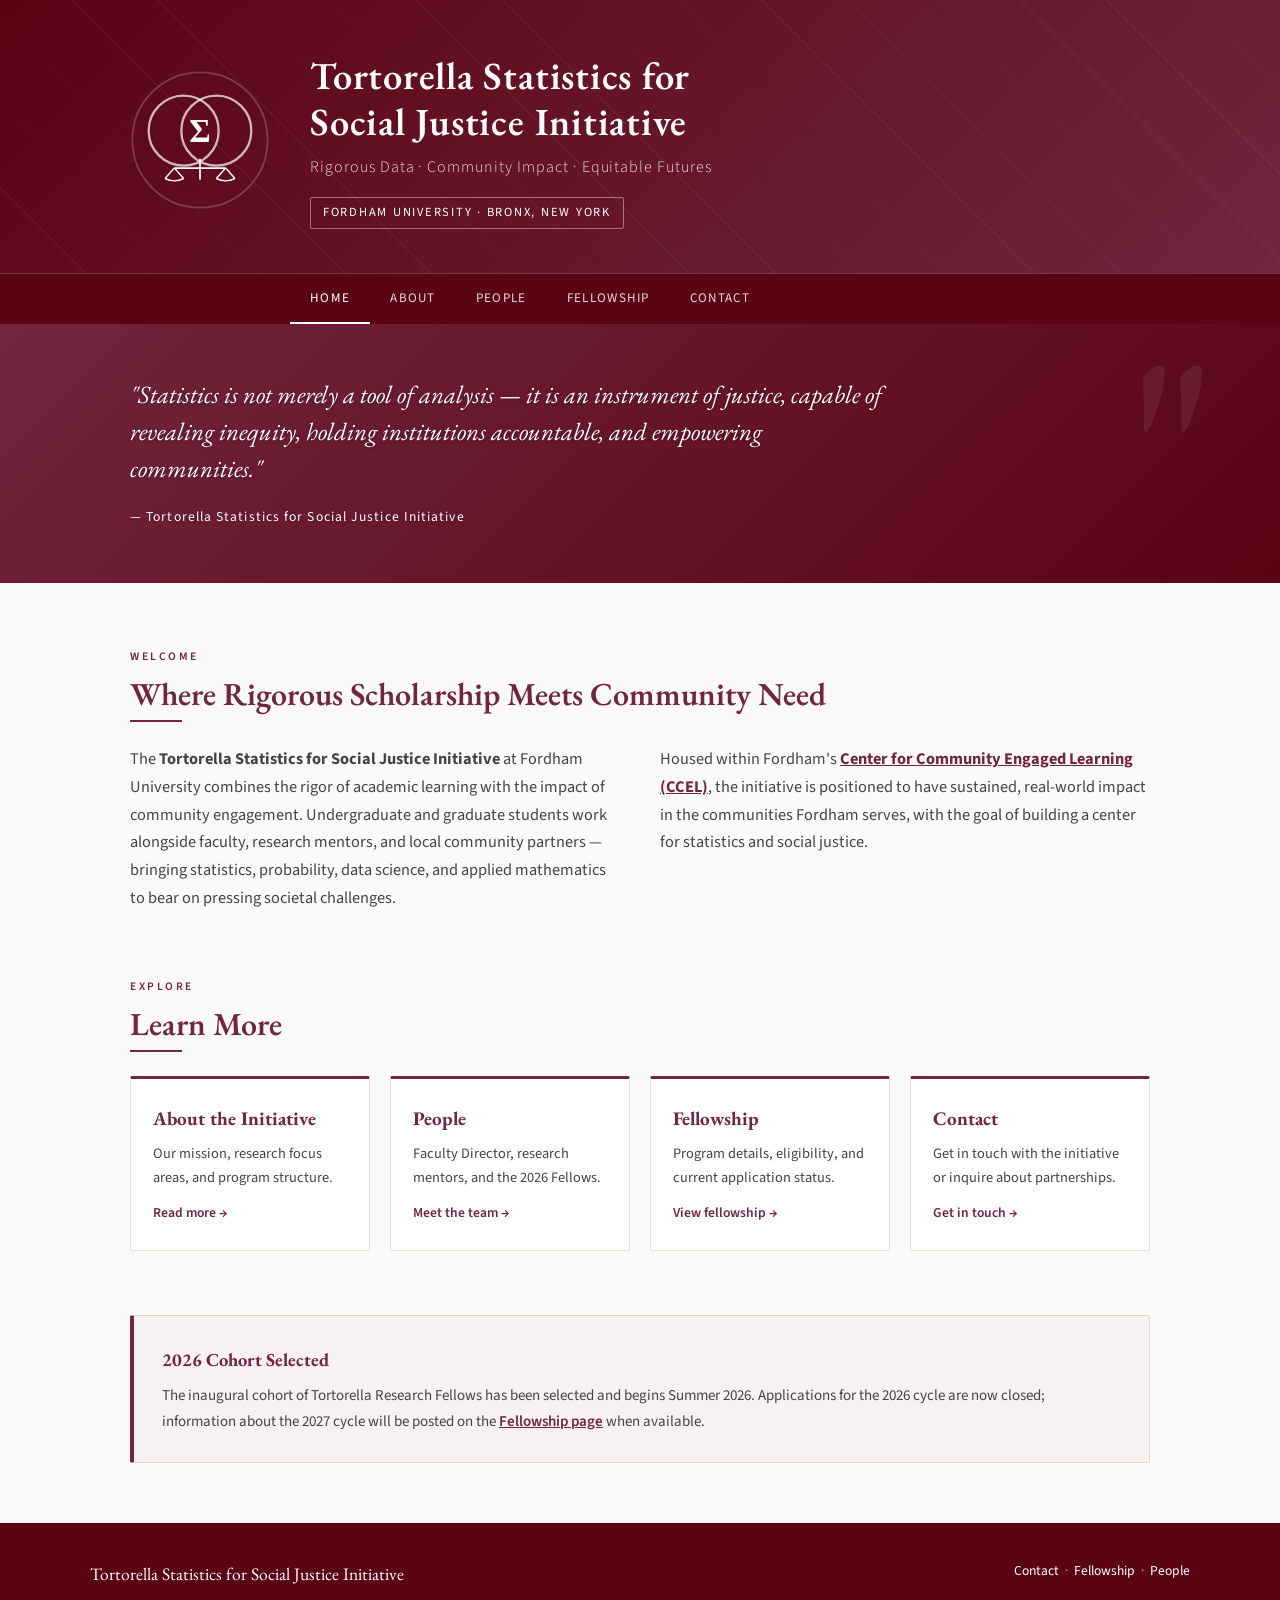
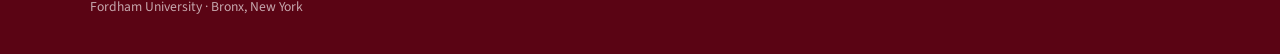
==== commit 8338e9df: "Add multi-page site, photos, and favicon" ====
--- a/index.html
+++ b/index.html
@@ -5,446 +5,15 @@
 <meta name="viewport" content="width=device-width, initial-scale=1.0"/>
 <title>Tortorella Statistics for Social Justice Initiative – Fordham University</title>
 <link href="https://fonts.googleapis.com/css2?family=EB+Garamond:ital,wght@0,400;0,600;1,400&family=Libre+Baskerville:ital,wght@0,400;0,700;1,400&family=Source+Sans+3:wght@300;400;600&display=swap" rel="stylesheet"/>
-<style>
-  :root {
-    --maroon: #72253D;
-    --maroon-dark: #5A0414;
-    --navy: #72253D;
-    --navy-dark: #5A0414;
-    --accent: #ffffff;
-    --accent-bright: #f0e0e4;
-    --gold: #ffffff;
-    --gold-light: #f0e0e4;
-    --text: #1c1c1c;
-    --text-muted: #444;
-    --bg: #fafafa;
-    --bg-warm: #f7f1f3;
-    --rule: #c0788a;
-    --link: #72253D;
-  }
-
-  * { margin: 0; padding: 0; box-sizing: border-box; }
-
-  body {
-    font-family: 'Source Sans 3', sans-serif;
-    background: var(--bg);
-    color: var(--text);
-    line-height: 1.7;
-  }
-
-  /* ── HEADER ── */
-  header {
-    background: linear-gradient(135deg, #5A0414 0%, #72253D 100%);
-    color: white;
-    padding: 0;
-    position: relative;
-    overflow: hidden;
-  }
-  header::before {
-    content: '';
-    position: absolute;
-    inset: 0;
-    background: repeating-linear-gradient(
-      45deg,
-      transparent,
-      transparent 60px,
-      rgba(255,255,255,0.04) 60px,
-      rgba(255,255,255,0.04) 61px
-    );
-  }
-  .header-inner {
-    max-width: 1100px;
-    margin: 0 auto;
-    padding: 52px 40px 44px;
-    position: relative;
-    display: flex;
-    align-items: center;
-    gap: 40px;
-  }
-  .header-logo-area {
-    flex-shrink: 0;
-  }
-  .header-logo-area svg { display: block; }
-  .header-text { flex: 1; }
-  .header-text h1 {
-    font-family: 'EB Garamond', serif;
-    font-size: 2.4rem;
-    font-weight: 600;
-    letter-spacing: 0.02em;
-    line-height: 1.2;
-    color: white;
-  }
-  .header-text h1 span { color: white; }
-  .header-text .tagline {
-    margin-top: 10px;
-    font-size: 1rem;
-    color: rgba(255,255,255,0.85);
-    letter-spacing: 0.06em;
-    font-weight: 300;
-  }
-  .header-text .fordham-badge {
-    display: inline-block;
-    margin-top: 16px;
-    border: 1px solid rgba(255,255,255,0.4);
-    border-radius: 2px;
-    padding: 4px 12px;
-    font-size: 0.78rem;
-    letter-spacing: 0.14em;
-    color: white;
-    text-transform: uppercase;
-  }
-
-  /* ── NAV ── */
-  nav {
-    background: var(--navy-dark);
-    border-top: 1px solid rgba(255,255,255,0.2);
-  }
-  nav ul {
-    max-width: 1100px;
-    margin: 0 auto;
-    padding: 0 40px;
-    list-style: none;
-    display: flex;
-    gap: 0;
-  }
-  nav ul li a {
-    display: block;
-    padding: 13px 20px;
-    color: rgba(255,255,255,0.85);
-    text-decoration: none;
-    font-size: 0.82rem;
-    letter-spacing: 0.1em;
-    text-transform: uppercase;
-    transition: color 0.2s;
-    border-bottom: 2px solid transparent;
-  }
-  nav ul li a:hover { color: white; border-bottom-color: white; }
-
-  /* ── LAYOUT ── */
-  .page-wrap { max-width: 1100px; margin: 0 auto; padding: 60px 40px; }
-
-  section { margin-bottom: 64px; }
-  section:last-child { margin-bottom: 0; }
-
-  .section-label {
-    font-size: 0.72rem;
-    letter-spacing: 0.22em;
-    text-transform: uppercase;
-    color: white;
-    font-weight: 600;
-    margin-bottom: 8px;
-  }
-  h2 {
-    font-family: 'EB Garamond', serif;
-    font-size: 2rem;
-    font-weight: 600;
-    color: var(--maroon);
-    line-height: 1.25;
-    margin-bottom: 6px;
-  }
-  .section-rule {
-    width: 52px;
-    height: 2px;
-    background: var(--maroon);
-    margin-bottom: 24px;
-  }
-  p { margin-bottom: 16px; color: var(--text-muted); font-size: 1.02rem; }
-  p:last-child { margin-bottom: 0; }
-
-  /* ── HERO STRIP ── */
-  .hero-strip {
-    background: linear-gradient(135deg, #72253D 0%, #5A0414 100%);
-    color: white;
-    padding: 52px 40px;
-    margin-bottom: 64px;
-    position: relative;
-    overflow: hidden;
-  }
-  .hero-strip::after {
-    content: '"';
-    position: absolute;
-    right: 60px;
-    top: -10px;
-    font-family: 'EB Garamond', serif;
-    font-size: 18rem;
-    color: rgba(255,255,255,0.07);
-    line-height: 1;
-    pointer-events: none;
-  }
-  .hero-strip-inner { max-width: 1020px; margin: 0 auto; }
-  .hero-strip blockquote {
-    font-family: 'EB Garamond', serif;
-    font-size: 1.55rem;
-    font-style: italic;
-    line-height: 1.5;
-    color: #ffffff;
-    text-shadow: 0 1px 3px rgba(0,0,0,0.3);
-    margin-bottom: 16px;
-    max-width: 760px;
-  }
-  .hero-strip cite {
-    font-size: 0.85rem;
-    color: #ffffff;
-    letter-spacing: 0.08em;
-    font-style: normal;
-    text-shadow: 0 1px 2px rgba(0,0,0,0.25);
-  }
-
-  /* ── TWO COLUMN ── */
-  .two-col { display: grid; grid-template-columns: 1fr 1fr; gap: 40px; }
-  @media (max-width: 720px) { .two-col { grid-template-columns: 1fr; } }
-
-  /* ── CARD GRID ── */
-  .card-grid { display: grid; grid-template-columns: repeat(3, 1fr); gap: 20px; }
-  @media (max-width: 860px) { .card-grid { grid-template-columns: 1fr 1fr; } }
-  @media (max-width: 540px) { .card-grid { grid-template-columns: 1fr; } }
-
-  .card {
-    background: white;
-    border: 1px solid #e8e0d0;
-    border-top: 3px solid var(--maroon);
-    padding: 24px 22px;
-    border-radius: 2px;
-  }
-  .card h3 {
-    font-family: 'EB Garamond', serif;
-    font-size: 1.15rem;
-    color: var(--maroon);
-    margin-bottom: 8px;
-  }
-  .card p { font-size: 0.93rem; color: var(--text-muted); margin: 0; }
-  .card .icon {
-    font-size: 1.6rem;
-    margin-bottom: 12px;
-    display: block;
-  }
-
-  /* ── FOCUS AREAS ── */
-  .focus-list {
-    display: flex;
-    flex-wrap: wrap;
-    gap: 10px;
-    margin-top: 16px;
-  }
-  .focus-tag {
-    background: var(--maroon);
-    color: white;
-    padding: 7px 16px;
-    border-radius: 2px;
-    font-size: 0.84rem;
-    letter-spacing: 0.04em;
-    border-left: 3px solid var(--gold);
-  }
-
-  /* ── FACULTY ── */
-  .faculty-card {
-    display: flex;
-    gap: 28px;
-    background: white;
-    border: 1px solid #e8e0d0;
-    padding: 28px 28px;
-    border-radius: 2px;
-    align-items: flex-start;
-  }
-  .faculty-avatar {
-    width: 80px;
-    height: 80px;
-    background: linear-gradient(135deg, var(--navy), var(--navy-dark));
-    border-radius: 50%;
-    display: flex;
-    align-items: center;
-    justify-content: center;
-    flex-shrink: 0;
-    color: white;
-    font-family: 'EB Garamond', serif;
-    font-size: 2rem;
-    border: 2px solid var(--maroon);
-  }
-  .faculty-info h3 {
-    font-family: 'EB Garamond', serif;
-    font-size: 1.35rem;
-    color: var(--maroon);
-    margin-bottom: 2px;
-  }
-  .faculty-info .title {
-    font-size: 0.87rem;
-    color: white;
-    letter-spacing: 0.05em;
-    margin-bottom: 10px;
-  }
-  .faculty-info p { font-size: 0.95rem; color: var(--text-muted); margin-bottom: 10px; }
-  .faculty-info a { color: var(--maroon); font-size: 0.9rem; }
-
-  /* ── PROGRAM STRUCTURE ── */
-  .steps { counter-reset: step; display: flex; flex-direction: column; gap: 0; }
-  .step {
-    display: flex;
-    gap: 20px;
-    padding: 24px 0;
-    border-bottom: 1px solid #e8e0d0;
-  }
-  .step:last-child { border-bottom: none; }
-  .step-num {
-    counter-increment: step;
-    flex-shrink: 0;
-    width: 42px;
-    height: 42px;
-    background: var(--maroon);
-    color: white;
-    display: flex;
-    align-items: center;
-    justify-content: center;
-    font-family: 'EB Garamond', serif;
-    font-size: 1.3rem;
-    font-weight: 600;
-    border-radius: 50%;
-  }
-  .step-body h3 {
-    font-family: 'EB Garamond', serif;
-    font-size: 1.15rem;
-    color: var(--maroon);
-    margin-bottom: 6px;
-  }
-  .step-body p { font-size: 0.95rem; color: var(--text-muted); margin: 0; }
-
-  /* ── FELLOWSHIP CALL ── */
-  .fellowship-banner {
-    background: linear-gradient(135deg, #72253D 0%, #5A0414 100%);
-    border-left: 5px solid var(--gold);
-    padding: 40px 40px;
-    color: white;
-    border-radius: 2px;
-    position: relative;
-    overflow: hidden;
-  }
-  .fellowship-banner::before {
-    content: '2026';
-    position: absolute;
-    right: 30px;
-    top: 50%;
-    transform: translateY(-50%);
-    font-family: 'EB Garamond', serif;
-    font-size: 7rem;
-    color: rgba(255,255,255,0.1);
-    font-weight: 600;
-    pointer-events: none;
-    line-height: 1;
-  }
-  .fellowship-banner .eyebrow {
-    font-size: 0.75rem;
-    letter-spacing: 0.22em;
-    text-transform: uppercase;
-    color: white;
-    margin-bottom: 10px;
-  }
-  .fellowship-banner h2 {
-    color: white;
-    font-size: 1.8rem;
-    margin-bottom: 16px;
-  }
-  .fellowship-banner p { color: rgba(255,255,255,0.80); margin-bottom: 12px; font-size: 1rem; }
-  .fellowship-banner ul {
-    padding-left: 20px;
-    color: rgba(255,255,255,0.80);
-    font-size: 0.95rem;
-    margin-bottom: 20px;
-    line-height: 1.9;
-  }
-  .fellowship-banner .detail-grid {
-    display: grid;
-    grid-template-columns: 1fr 1fr;
-    gap: 16px;
-    margin: 20px 0 24px;
-  }
-  .fellowship-banner .detail-item {
-    background: rgba(255,255,255,0.06);
-    border: 1px solid rgba(255,255,255,0.25);
-    padding: 14px 16px;
-    border-radius: 2px;
-  }
-  .fellowship-banner .detail-item .label {
-    font-size: 0.7rem;
-    letter-spacing: 0.16em;
-    text-transform: uppercase;
-    color: white;
-    margin-bottom: 4px;
-  }
-  .fellowship-banner .detail-item .value {
-    color: white;
-    font-size: 0.95rem;
-  }
-  .btn {
-    display: inline-block;
-    background: white;
-    color: #5A0414;
-    padding: 12px 28px;
-    font-size: 0.85rem;
-    font-weight: 700;
-    letter-spacing: 0.1em;
-    text-transform: uppercase;
-    text-decoration: none;
-    border-radius: 2px;
-    transition: background 0.2s, color 0.2s;
-  }
-  .btn:hover { background: #f0e0e4; color: #5A0414; }
-  .btn-outline {
-    background: transparent;
-    border: 1px solid rgba(255,255,255,0.8);
-    color: white;
-    margin-left: 12px;
-  }
-  .btn-outline:hover { background: rgba(255,255,255,0.15); }
-
-  /* ── PARTNERS / CCEL ── */
-  .partner-box {
-    background: #f7f1f3;
-    border: 1px solid #e0d8c8;
-    padding: 28px 28px;
-    border-radius: 2px;
-  }
-  .partner-box h3 {
-    font-family: 'EB Garamond', serif;
-    font-size: 1.15rem;
-    color: var(--maroon);
-    margin-bottom: 8px;
-  }
-  .partner-box p { font-size: 0.94rem; }
-
-  /* ── FOOTER ── */
-  footer {
-    background: var(--navy-dark);
-    color: rgba(255,255,255,0.65);
-    padding: 36px 40px;
-    font-size: 0.85rem;
-  }
-  .footer-inner {
-    max-width: 1100px;
-    margin: 0 auto;
-    display: flex;
-    justify-content: space-between;
-    align-items: flex-start;
-    gap: 32px;
-    flex-wrap: wrap;
-  }
-  footer a { color: white; text-decoration: none; }
-  footer a:hover { text-decoration: underline; }
-  .footer-rule {
-    max-width: 1100px;
-    margin: 0 auto 20px;
-    height: 1px;
-    background: rgba(255,255,255,0.15);
-  }
-</style>
+<link rel="icon" href="favicon.svg" type="image/svg+xml"/>
+<link rel="stylesheet" href="styles.css"/>
 </head>
 <body>
 
-<!-- ═══════════════════════════════════════════
-     HEADER
-═══════════════════════════════════════════ -->
+<!-- HEADER -->
 <header>
   <div class="header-inner">
     <div class="header-logo-area">
-      <!-- LOGO (inline SVG – replace with final logo file if preferred) -->
       <svg xmlns="http://www.w3.org/2000/svg" viewBox="0 0 120 120" width="140" height="140">
         <circle cx="60" cy="60" r="58" fill="none" stroke="white" stroke-width="1.5" opacity="0.2"/>
         <circle cx="46" cy="52" r="30" fill="none" stroke="white" stroke-width="2" opacity="0.7"/>
@@ -461,321 +30,117 @@
       </svg>
     </div>
     <div class="header-text">
-      <h1><span>Tortorella</span> Statistics for<br>Social Justice Initiative</h1>
-      <div class="tagline" style="color:rgba(255,255,255,0.88);">Rigorous Data · Community Impact · Equitable Futures</div>
-      <div class="fordham-badge" style="color:white;border-color:rgba(255,255,255,0.5);">Fordham University · Bronx, New York</div>
+      <h1><a href="index.html">Tortorella Statistics for<br>Social Justice Initiative</a></h1>
+      <div class="tagline">Rigorous Data · Community Impact · Equitable Futures</div>
+      <div class="fordham-badge">Fordham University · Bronx, New York</div>
     </div>
   </div>
 </header>
 
-<!-- ═══════════════════════════════════════════
-     NAVIGATION
-═══════════════════════════════════════════ -->
+<!-- NAVIGATION -->
 <nav>
   <ul>
-    <li><a href="#about">About</a></li>
-    <li><a href="#mission">Mission</a></li>
-    <li><a href="#research">Research Focus</a></li>
-    <li><a href="#program">Program</a></li>
-    <li><a href="#faculty">Leadership</a></li>
-    <li><a href="#fellowship">Fellowship</a></li>
-    <li><a href="#contact">Contact</a></li>
+    <li><a href="index.html" class="active">Home</a></li>
+    <li><a href="about.html">About</a></li>
+    <li><a href="people.html">People</a></li>
+    <li><a href="fellowship.html">Fellowship</a></li>
+    <li><a href="contact.html">Contact</a></li>
   </ul>
 </nav>
 
-<!-- ═══════════════════════════════════════════
-     MAIN CONTENT
-═══════════════════════════════════════════ -->
-<div class="page-wrap">
+<!-- HERO QUOTE -->
+<div class="hero-strip with-quote">
+  <div class="hero-strip-inner">
+    <blockquote>
+      "Statistics is not merely a tool of analysis — it is an instrument of justice,
+      capable of revealing inequity, holding institutions accountable, and empowering communities."
+    </blockquote>
+    <cite>— Tortorella Statistics for Social Justice Initiative</cite>
+  </div>
+</div>
 
-  <!-- HERO QUOTE -->
-  <div class="hero-strip" id="about">
-    <div class="hero-strip-inner">
-      <blockquote>
-        "Statistics is not merely a tool of analysis — it is an instrument of justice,
-        capable of revealing inequity, holding institutions accountable, and empowering communities."
-      </blockquote>
-      <cite style="color:#ffffff;text-shadow:0 1px 2px rgba(0,0,0,0.25);">— Tortorella Statistics for Social Justice Initiative</cite>
-    </div>
-  </div>
+<!-- MAIN -->
+<div class="page-wrap" style="padding-top:0;">
 
-  <!-- ABOUT / OVERVIEW -->
+  <!-- INTRO -->
   <section>
-    <div class="section-label">About the Initiative</div>
+    <div class="section-label">Welcome</div>
     <h2>Where Rigorous Scholarship Meets Community Need</h2>
     <div class="section-rule"></div>
     <div class="two-col">
       <div>
         <p>
           The <strong>Tortorella Statistics for Social Justice Initiative</strong> at Fordham University
-          combines the rigor of academic learning with the impact of community engagement. Through this initiative,
-          undergraduate and graduate students work alongside faculty, research mentors, and local community partners -
-          bringing the power of statistics, probability, data science, and applied mathematics to bear on
-          pressing societal challenges.
-        </p>
-        <p>
-          A distinctive hallmark of the program is its emphasis on <em>critical quantitative methods</em>:
-          equipping students to think not only about how to use data, but about the history and politics
-          of data itself — how statistical practices can perpetuate inequity, and how they can be
-          deliberately deployed to advance justice.
+          combines the rigor of academic learning with the impact of community engagement.
+          Undergraduate and graduate students work alongside faculty, research mentors, and local
+          community partners — bringing statistics, probability, data science, and applied mathematics
+          to bear on pressing societal challenges.
         </p>
       </div>
       <div>
         <p>
-          Students participate in the program will develop comprehensive skills in
-          data analysis, policy analysis, project management, and community-based research.
-          Each year, Tortorella Fellows present their work at an annual showcase, bringing together
-          community partners, Fordham faculty and staff, and the broader public.
-        </p>
-        <p>
-          Housed within Fordham's <strong><a href="https://www.fordham.edu/about/leadership-and-administration/administrative-offices/external-affairs/center-for-community-engaged-learning/about-us/" target="_blank" style="color:var(--maroon);text-decoration:underline;">Center for Community Engaged Learning (CCEL)</a></strong>, the initiative is positioned to have
-          sustained, real-world impact in the communities Fordham serves, with the goal
-          to create a center for statistics and social justice.
+          Housed within Fordham's <strong><a href="https://www.fordham.edu/about/leadership-and-administration/administrative-offices/external-affairs/center-for-community-engaged-learning/about-us/" target="_blank" style="color:var(--maroon);text-decoration:underline;">Center for Community Engaged Learning (CCEL)</a></strong>,
+          the initiative is positioned to have sustained, real-world impact in the communities
+          Fordham serves, with the goal of building a center for statistics and social justice.
         </p>
       </div>
     </div>
   </section>
 
-  <!-- MISSION -->
-  <section id="mission">
-    <div class="section-label">Our Mission</div>
-    <h2>Goals of the Initiative</h2>
+  <!-- QUICK LINKS -->
+  <section>
+    <div class="section-label">Explore</div>
+    <h2>Learn More</h2>
     <div class="section-rule"></div>
-    <div class="card-grid">
-      <div class="card">
-        <span class="icon">📈</span>
-        <h3>Practical Statistical Fluency</h3>
-        <p>Equip students with hands-on experience applying statistics, probability, data science, and machine learning to real-world problems, preparing them for careers in data, social services, law, medicine, and policy.</p>
-      </div>
-      <div class="card">
-        <span class="icon">🗂️</span>
-        <h3>Advocacy Through Data</h3>
-        <p>Support students in understanding the power of statistical ideas in areas of social justice, and help them become effective advocates who can translate findings into meaningful action.</p>
-      </div>
-      <div class="card">
-        <span class="icon">🪢</span>
-        <h3>Community Partnership</h3>
-        <p>Strengthen students' ability to collaborate with community organizations, co-develop research agendas that reflect community priorities, and communicate results to diverse audiences.</p>
-      </div>
-      <div class="card">
-        <span class="icon">🧩</span>
-        <h3>Critical Quantitative Methods</h3>
-        <p>Train students to examine the ethical and political dimensions of data, interrogating who collects data, how it is used, and whether it advances or undermines equity.</p>
-      </div>
-      <div class="card">
-        <span class="icon">🌆</span>
-        <h3>NYC &amp; Beyond</h3>
-        <p>Directly support CCEL's goals of conducting community-driven research to address critical challenges of justice and equity in the Bronx and surrounding communities.</p>
-      </div>
-      <div class="card">
-        <span class="icon">🔭</span>
-        <h3>Research Engagement</h3>
-        <p>Advance Fordham's strategic goal of broadening student participation in applied research, creating a pipeline of data-literate graduates who are committed to the common good.</p>
-      </div>
+    <div class="quick-links">
+      <a class="quick-link" href="about.html">
+        <h3>About the Initiative</h3>
+        <p>Our mission, research focus areas, and program structure.</p>
+        <span class="arrow">Read more →</span>
+      </a>
+      <a class="quick-link" href="people.html">
+        <h3>People</h3>
+        <p>Faculty Director, research mentors, and the 2026 Fellows.</p>
+        <span class="arrow">Meet the team →</span>
+      </a>
+      <a class="quick-link" href="fellowship.html">
+        <h3>Fellowship</h3>
+        <p>Program details, eligibility, and current application status.</p>
+        <span class="arrow">View fellowship →</span>
+      </a>
+      <a class="quick-link" href="contact.html">
+        <h3>Contact</h3>
+        <p>Get in touch with the initiative or inquire about partnerships.</p>
+        <span class="arrow">Get in touch →</span>
+      </a>
     </div>
   </section>
 
-  <!-- RESEARCH FOCUS AREAS -->
-  <section id="research">
-    <div class="section-label">Research</div>
-    <h2>Focus Areas</h2>
-    <div class="section-rule"></div>
-    <p>
-      Tortorella Statistics for Social Justice Initiative projects engage with a range of interconnected social challenges.
-      Research topics are developed in partnership with community organizations and guided by
-      community-identified priorities. Current and anticipated focus areas include:
-    </p>
-    <div class="focus-list">
-      <span class="focus-tag">Housing Equity &amp; Affordability</span>
-      <span class="focus-tag">Public Health Disparities</span>
-      <span class="focus-tag">Social Policy Evaluation</span>
-      <span class="focus-tag">Climate Resilience &amp; Environmental Justice</span>
-      <span class="focus-tag">Equitable Resource Allocation</span>
-      <span class="focus-tag">Education Access &amp; Outcomes</span>
-      <span class="focus-tag">Criminal Justice Reform</span>
-      <span class="focus-tag">Community Economic Development</span>
-      <span class="focus-tag">Immigration &amp; Demographic Change</span>
-      <span class="focus-tag">Labor &amp; Workforce Equity</span>
-      <span class="focus-tag">Urban Science &amp; City Systems</span>
-      <span class="focus-tag">Responsible AI &amp; Algorithmic Fairness</span>
-    </div>
-    <p style="margin-top:20px;">
-      Projects typically employ quantitative approaches rooted in
-      <em>community-based participatory action research (CBPAR)</em>, ensuring that research design
-      and outcomes are responsive to the communities involved.
-    </p>
-  </section>
-
-  <!-- PROGRAM STRUCTURE -->
-  <section id="program">
-    <div class="section-label">How It Works</div>
-    <h2>Program Structure</h2>
-    <div class="section-rule"></div>
-    <p>
-      Tortorella Research Fellows are selected through a competitive application process. The program is open to
-      both undergraduate and graduate students with background and interests in statistics, mathematics,
-      data science, social science, pre-law, pre-medicine, and beyond. Placements are available during the summer or academic year.
-    </p>
-    <div class="steps" style="margin-top:28px;">
-      <div class="step">
-        <div class="step-num">1</div>
-        <div class="step-body">
-          <h3>Competitive Selection</h3>
-          <p>Students apply to become Tortorella Research Fellows. Selections are made based on academic preparation, interest in social justice, and potential for community-driven research projects.</p>
-        </div>
-      </div>
-      <div class="step">
-        <div class="step-num">2</div>
-        <div class="step-body">
-          <h3>Paired with Faculty &amp; Community Partner</h3>
-          <p>Each fellow (or team) is matched with a research mentor and a community partner organization identified through CCEL. Together, they co-design a research project addressing a real community need.</p>
-        </div>
-      </div>
-      <div class="step">
-        <div class="step-num">3</div>
-        <div class="step-body">
-          <h3>Experiential Learning</h3>
-          <p>Fellows have opportunities to attend activities organized by CCEL and faculty mentor to learn about applications in social justice contexts; stakeholder communication and policy translation; ethical dimensions of research; and guest lectures from academics, practitioners, and community leaders.</p>
-        </div>
-      </div>
-      <div class="step">
-        <div class="step-num">4</div>
-        <div class="step-body">
-          <h3>Portfolio Development</h3>
-          <p>Throughout the program, fellows build a professional portfolio documenting their research process, methods, findings, and reflections, demonstrating both technical competency and real-world impact.</p>
-        </div>
-      </div>
-      <div class="step">
-        <div class="step-num">5</div>
-        <div class="step-body">
-          <h3>Annual Showcase</h3>
-          <p>Fellows present their work at the Tortorella Statistics for Social Justice Initiative Annual Conference, attended by community partners, Fordham faculty and staff, students, and invited guests. The event celebrates student achievement and strengthens community ties.</p>
-        </div>
-      </div>
+  <!-- 2026 STATUS CALLOUT -->
+  <section>
+    <div class="partner-box" style="border-left:4px solid var(--maroon);">
+      <h3>2026 Cohort Selected</h3>
+      <p>
+        The inaugural cohort of Tortorella Research Fellows has been selected and begins
+        Summer 2026. Applications for the 2026 cycle are now closed; information about the
+        2027 cycle will be posted on the <a href="fellowship.html" style="color:var(--maroon);font-weight:600;text-decoration:underline;">Fellowship page</a> when available.
+      </p>
     </div>
   </section>
 
-  <!-- FACULTY DIRECTOR -->
-  <section id="faculty">
-    <div class="section-label">Leadership</div>
-    <h2>Faculty Director</h2>
-    <div class="section-rule"></div>
-    <div class="faculty-card">
-      <img src="[data-uri]" alt="Dr. Juntao Chen" style="width:100px;height:100px;border-radius:50%;object-fit:cover;object-position:center top;border:2px solid var(--gold);flex-shrink:0;"/>
-      <div class="faculty-info">
-        <h3>Dr. Juntao Chen</h3>
-        <div class="title">Faculty Director, Tortorella Statistics for Social Justice Initiative</div>
-        <p>
-          <strong>Department of Computer and Information Sciences</strong><br>
-          Fordham University, New York
-        </p>
-        <p>
-          Dr. Chen provides scholarly leadership for the initiative, overseeing research design, mentoring,
-          and the academic direction of Tortorella Fellows. His research intersects computational methods, data science,
-          and community-engaged scholarship, with a focus on applying rigorous quantitative approaches to problems
-          of social significance.
-        </p>
-        <p>
-          📧 <a href="mailto:jchen504@fordham.edu" style="color:#5A0414;font-weight:600;"><strong>jchen504@fordham.edu</strong></a>
-        </p>
-      </div>
-    </div>
-  </section>
-
-  <!-- FELLOWSHIP CALL TO ACTION -->
-  <section id="fellowship">
-    <div class="fellowship-banner">
-      <div class="eyebrow">Now Accepting Applications</div>
-      <h2>Call for 2026 Tortorella Summer Research Fellowship</h2>
-      <p>
-        The Tortorella Statistics for Social Justice Initiative is recruiting its <strong>inaugural cohort of Research Fellows</strong> for Summer 2026.
-        This fellowship is open to Fordham University undergraduate and graduate students interested in applying quantitative methods,
-        such as data science, statistics, optimization, and machine learning, to real-world problems that advance social good.
-      </p>
-      <p>
-        Fellows will work on faculty-designed research projects and supported by a team of research mentors. Beyond producing publishable
-        research, the program aims to generate actionable insights that can inform policy and improve outcomes for communities.
-      </p>
-
-      <!-- Deadline callout -->
-      <div style="background:rgba(255,255,255,0.12);border:1px solid rgba(255,255,255,0.4);border-left:4px solid white;padding:14px 18px;margin:20px 0;border-radius:2px;">
-        <span style="font-size:0.72rem;letter-spacing:0.18em;text-transform:uppercase;color:rgba(255,255,255,0.7);">Application Deadline</span><br>
-        <span style="font-size:1.15rem;font-weight:700;color:white;">April 15, 2026 &nbsp;·&nbsp; 11:59 PM</span><br>
-        <span style="font-size:0.88rem;color:rgba(255,255,255,0.8);">Applications reviewed on a rolling basis — <em>early submission strongly encouraged.</em></span>
-      </div>
-
-      <div class="detail-grid">
-        <div class="detail-item">
-          <div class="label">Fellowship Period</div>
-          <div class="value">June 1 – August 15, 2026</div>
-        </div>
-        <div class="detail-item">
-          <div class="label">Stipend</div>
-          <div class="value">$5,000 for full fellowship period</div>
-        </div>
-        <div class="detail-item">
-          <div class="label">Cohort Size</div>
-          <div class="value">~10 Fellows</div>
-        </div>
-        <div class="detail-item">
-          <div class="label">Format</div>
-          <div class="value">Primarily virtual; Flexibility provided</div>
-        </div>
-        <div class="detail-item">
-          <div class="label">Eligibility</div>
-          <div class="value">Current Fordham undergraduate &amp; graduate students</div>
-        </div>
-        <div class="detail-item">
-          <div class="label">Research Topics</div>
-          <div class="value">Housing equity, public health, social policy, climate resilience, etc</div>
-        </div>
-      </div>
-
-      <p><strong style="color:white;">Who Should Apply?</strong></p>
-      <ul>
-        <li>Students interested in applying quantitative methods, such as data science, statistics, optimization, to social challenges</li>
-        <li>Students from any academic background: data science, mathematics, economics, social science, urban studies, pre-law, pre-medical, and beyond</li>
-        <li>Students who want to produce publishable research with real policy and community impact</li>
-        <li>Students seeking mentorship from faculty and a structured, collaborative research environment</li>
-      </ul>
-
-      <a class="btn"
-        href="https://forms.gle/mYJjF4awXCbPrUiD9"
-        target="_blank">Apply Now →</a>
-      <a class="btn btn-outline" href="mailto:jchen504@fordham.edu">Questions? Contact Us</a>
-    </div>
-  </section>
-
-  <!-- CONTACT -->
-  <section id="contact">
-    <div class="section-label">Get in Touch</div>
-    <h2>Contact</h2>
-    <div class="section-rule"></div>
-    <p>
-      For questions about the initiative, research collaborations, or
-      fellowship applications, please contact:
-    </p>
-    <p>
-      <strong>Dr. Juntao Chen</strong>, Faculty Director<br>
-      Department of Computer and Information Sciences, Fordham University<br>
-      📧 <a href="mailto:jchen504@fordham.edu" style="color:var(--maroon);font-weight:600;">jchen504@fordham.edu</a>
-    </p>
-    <p style="margin-top:12px;">
-      For community partnership inquiries, please also reach out through the
-      <strong><a href="https://www.fordham.edu/about/leadership-and-administration/administrative-offices/external-affairs/center-for-community-engaged-learning/about-us/" target="_blank" style="color:var(--maroon);text-decoration:underline;">Center for Community Engaged Learning (CCEL)</a></strong> at Fordham University.
-    </p>
-  </section>
-
-</div><!-- end page-wrap -->
+</div>
 
 <!-- FOOTER -->
 <footer>
   <div class="footer-inner">
     <div>
-      <div style="color:white;font-family:'EB Garamond',serif;font-size:1.1rem;margin-bottom:6px;">
-        Tortorella Statistics for Social Justice Initiative
-      </div>
+      <div class="footer-brand">Tortorella Statistics for Social Justice Initiative</div>
       <div>Fordham University · Bronx, New York</div>
+    </div>
+    <div>
+      <a href="contact.html">Contact</a> &nbsp;·&nbsp;
+      <a href="fellowship.html">Fellowship</a> &nbsp;·&nbsp;
+      <a href="people.html">People</a>
     </div>
   </div>
 </footer>
--- a/styles.css
+++ b/styles.css
@@ -0,0 +1,658 @@
+/* =====================================================
+   Tortorella Statistics for Social Justice Initiative
+   Shared stylesheet (used by all pages)
+   ===================================================== */
+
+:root {
+  --maroon: #72253D;
+  --maroon-dark: #5A0414;
+  --navy: #72253D;
+  --navy-dark: #5A0414;
+  --accent: #ffffff;
+  --gold: #ffffff;
+  --text: #1c1c1c;
+  --text-muted: #444;
+  --bg: #fafafa;
+  --bg-warm: #f7f1f3;
+  --rule: #c0788a;
+  --link: #72253D;
+}
+
+* { margin: 0; padding: 0; box-sizing: border-box; }
+
+body {
+  font-family: 'Source Sans 3', sans-serif;
+  background: var(--bg);
+  color: var(--text);
+  line-height: 1.7;
+}
+
+/* ── HEADER ── */
+header {
+  background: linear-gradient(135deg, #5A0414 0%, #72253D 100%);
+  color: white;
+  padding: 0;
+  position: relative;
+  overflow: hidden;
+}
+header::before {
+  content: '';
+  position: absolute;
+  inset: 0;
+  background: repeating-linear-gradient(
+    45deg,
+    transparent,
+    transparent 60px,
+    rgba(255,255,255,0.04) 60px,
+    rgba(255,255,255,0.04) 61px
+  );
+}
+.header-inner {
+  max-width: 1100px;
+  margin: 0 auto;
+  padding: 52px 40px 44px;
+  position: relative;
+  display: flex;
+  align-items: center;
+  gap: 40px;
+}
+.header-logo-area { flex-shrink: 0; }
+.header-logo-area svg { display: block; }
+.header-text { flex: 1; }
+.header-text h1 {
+  font-family: 'EB Garamond', serif;
+  font-size: 2.4rem;
+  font-weight: 600;
+  letter-spacing: 0.02em;
+  line-height: 1.2;
+  color: white;
+}
+.header-text h1 a { color: white; text-decoration: none; }
+.header-text .tagline {
+  margin-top: 10px;
+  font-size: 1rem;
+  color: rgba(255,255,255,0.85);
+  letter-spacing: 0.06em;
+  font-weight: 300;
+}
+.header-text .fordham-badge {
+  display: inline-block;
+  margin-top: 16px;
+  border: 1px solid rgba(255,255,255,0.4);
+  border-radius: 2px;
+  padding: 4px 12px;
+  font-size: 0.78rem;
+  letter-spacing: 0.14em;
+  color: white;
+  text-transform: uppercase;
+}
+
+/* ── NAV ── */
+nav {
+  background: var(--navy-dark);
+  border-top: 1px solid rgba(255,255,255,0.2);
+}
+nav ul {
+  max-width: 1100px;
+  margin: 0 auto;
+  padding: 0 40px 0 200px;
+  list-style: none;
+  display: flex;
+  gap: 0;
+}
+@media (max-width: 720px) { nav ul { padding: 0 20px; } }
+nav ul li a {
+  display: block;
+  padding: 13px 20px;
+  color: rgba(255,255,255,0.85);
+  text-decoration: none;
+  font-size: 0.82rem;
+  letter-spacing: 0.1em;
+  text-transform: uppercase;
+  transition: color 0.2s;
+  border-bottom: 2px solid transparent;
+}
+nav ul li a:hover { color: white; border-bottom-color: white; }
+nav ul li a.active { color: white; border-bottom-color: white; }
+
+/* ── LAYOUT ── */
+.page-wrap { max-width: 1100px; margin: 0 auto; padding: 60px 40px; }
+
+section { margin-bottom: 64px; }
+section:last-child { margin-bottom: 0; }
+
+.section-label {
+  font-size: 0.72rem;
+  letter-spacing: 0.22em;
+  text-transform: uppercase;
+  color: var(--maroon);
+  font-weight: 600;
+  margin-bottom: 8px;
+}
+h2 {
+  font-family: 'EB Garamond', serif;
+  font-size: 2rem;
+  font-weight: 600;
+  color: var(--maroon);
+  line-height: 1.25;
+  margin-bottom: 6px;
+}
+.section-rule {
+  width: 52px;
+  height: 2px;
+  background: var(--maroon);
+  margin-bottom: 24px;
+}
+p { margin-bottom: 16px; color: var(--text-muted); font-size: 1.02rem; }
+p:last-child { margin-bottom: 0; }
+
+/* ── HERO STRIP (used on multiple pages) ── */
+.hero-strip {
+  background: linear-gradient(135deg, #72253D 0%, #5A0414 100%);
+  color: white;
+  padding: 52px 40px;
+  margin-bottom: 64px;
+  position: relative;
+  overflow: hidden;
+}
+.hero-strip.with-quote::after {
+  content: '"';
+  position: absolute;
+  right: 60px;
+  top: -10px;
+  font-family: 'EB Garamond', serif;
+  font-size: 18rem;
+  color: rgba(255,255,255,0.07);
+  line-height: 1;
+  pointer-events: none;
+}
+.hero-strip-inner { max-width: 1020px; margin: 0 auto; }
+.hero-strip blockquote {
+  font-family: 'EB Garamond', serif;
+  font-size: 1.55rem;
+  font-style: italic;
+  line-height: 1.5;
+  color: #ffffff;
+  text-shadow: 0 1px 3px rgba(0,0,0,0.3);
+  margin-bottom: 16px;
+  max-width: 760px;
+}
+.hero-strip cite {
+  font-size: 0.85rem;
+  color: #ffffff;
+  letter-spacing: 0.08em;
+  font-style: normal;
+  text-shadow: 0 1px 2px rgba(0,0,0,0.25);
+}
+.hero-strip .eyebrow {
+  font-size: 0.75rem;
+  letter-spacing: 0.22em;
+  text-transform: uppercase;
+  color: rgba(255,255,255,0.8);
+  margin-bottom: 12px;
+}
+.hero-strip h1 {
+  font-family: 'EB Garamond', serif;
+  font-size: 2.2rem;
+  font-weight: 600;
+  line-height: 1.25;
+  margin-bottom: 14px;
+  color: white;
+}
+.hero-strip p {
+  color: rgba(255,255,255,0.88);
+  font-size: 1.02rem;
+  max-width: 780px;
+  margin-bottom: 0;
+}
+
+/* ── TWO COLUMN ── */
+.two-col { display: grid; grid-template-columns: 1fr 1fr; gap: 40px; }
+@media (max-width: 720px) { .two-col { grid-template-columns: 1fr; } }
+
+/* ── CARD GRID (mission cards) ── */
+.card-grid { display: grid; grid-template-columns: repeat(3, 1fr); gap: 20px; }
+@media (max-width: 860px) { .card-grid { grid-template-columns: 1fr 1fr; } }
+@media (max-width: 540px) { .card-grid { grid-template-columns: 1fr; } }
+
+.card {
+  background: white;
+  border: 1px solid #e8e0d0;
+  border-top: 3px solid var(--maroon);
+  padding: 24px 22px;
+  border-radius: 2px;
+}
+.card h3 {
+  font-family: 'EB Garamond', serif;
+  font-size: 1.15rem;
+  color: var(--maroon);
+  margin-bottom: 8px;
+}
+.card p { font-size: 0.93rem; color: var(--text-muted); margin: 0; }
+.card .icon {
+  font-size: 1.6rem;
+  margin-bottom: 12px;
+  display: block;
+}
+
+/* ── FOCUS AREAS ── */
+.focus-list {
+  display: flex;
+  flex-wrap: wrap;
+  gap: 10px;
+  margin-top: 16px;
+}
+.focus-tag {
+  background: var(--maroon);
+  color: white;
+  padding: 7px 16px;
+  border-radius: 2px;
+  font-size: 0.84rem;
+  letter-spacing: 0.04em;
+  border-left: 3px solid var(--gold);
+}
+
+/* ── FACULTY CARD (used on People page for Dr. Chen) ── */
+.faculty-card {
+  display: flex;
+  gap: 28px;
+  background: white;
+  border: 1px solid #e8e0d0;
+  padding: 28px 28px;
+  border-radius: 2px;
+  align-items: flex-start;
+}
+.faculty-card img {
+  width: 100px;
+  height: 100px;
+  border-radius: 50%;
+  object-fit: cover;
+  object-position: center top;
+  border: 2px solid var(--maroon);
+  flex-shrink: 0;
+}
+.faculty-info h3 {
+  font-family: 'EB Garamond', serif;
+  font-size: 1.35rem;
+  color: var(--maroon);
+  margin-bottom: 2px;
+}
+.faculty-info .title {
+  font-size: 0.87rem;
+  color: var(--text-muted);
+  letter-spacing: 0.05em;
+  margin-bottom: 10px;
+}
+.faculty-info p { font-size: 0.95rem; color: var(--text-muted); margin-bottom: 10px; }
+.faculty-info a { color: var(--maroon); font-size: 0.9rem; }
+
+/* ── PROGRAM STEPS ── */
+.steps { counter-reset: step; display: flex; flex-direction: column; gap: 0; }
+.step {
+  display: flex;
+  gap: 20px;
+  padding: 24px 0;
+  border-bottom: 1px solid #e8e0d0;
+}
+.step:last-child { border-bottom: none; }
+.step-num {
+  counter-increment: step;
+  flex-shrink: 0;
+  width: 42px;
+  height: 42px;
+  background: var(--maroon);
+  color: white;
+  display: flex;
+  align-items: center;
+  justify-content: center;
+  font-family: 'EB Garamond', serif;
+  font-size: 1.3rem;
+  font-weight: 600;
+  border-radius: 50%;
+}
+.step-body h3 {
+  font-family: 'EB Garamond', serif;
+  font-size: 1.15rem;
+  color: var(--maroon);
+  margin-bottom: 6px;
+}
+.step-body p { font-size: 0.95rem; color: var(--text-muted); margin: 0; }
+
+/* ── FELLOWSHIP BANNER ── */
+.fellowship-banner {
+  background: linear-gradient(135deg, #72253D 0%, #5A0414 100%);
+  border-left: 5px solid var(--gold);
+  padding: 40px 40px;
+  color: white;
+  border-radius: 2px;
+  position: relative;
+  overflow: hidden;
+}
+.fellowship-banner::before {
+  content: '2026';
+  position: absolute;
+  right: 30px;
+  top: 50%;
+  transform: translateY(-50%);
+  font-family: 'EB Garamond', serif;
+  font-size: 7rem;
+  color: rgba(255,255,255,0.1);
+  font-weight: 600;
+  pointer-events: none;
+  line-height: 1;
+}
+.fellowship-banner .eyebrow {
+  font-size: 0.75rem;
+  letter-spacing: 0.22em;
+  text-transform: uppercase;
+  color: white;
+  margin-bottom: 10px;
+}
+.fellowship-banner h2 {
+  color: white;
+  font-size: 1.8rem;
+  margin-bottom: 16px;
+}
+.fellowship-banner p { color: rgba(255,255,255,0.80); margin-bottom: 12px; font-size: 1rem; }
+.fellowship-banner ul {
+  padding-left: 20px;
+  color: rgba(255,255,255,0.80);
+  font-size: 0.95rem;
+  margin-bottom: 20px;
+  line-height: 1.9;
+}
+.fellowship-banner .detail-grid {
+  display: grid;
+  grid-template-columns: 1fr 1fr;
+  gap: 16px;
+  margin: 20px 0 24px;
+}
+.fellowship-banner .detail-item {
+  background: rgba(255,255,255,0.06);
+  border: 1px solid rgba(255,255,255,0.25);
+  padding: 14px 16px;
+  border-radius: 2px;
+}
+.fellowship-banner .detail-item .label {
+  font-size: 0.7rem;
+  letter-spacing: 0.16em;
+  text-transform: uppercase;
+  color: white;
+  margin-bottom: 4px;
+}
+.fellowship-banner .detail-item .value {
+  color: white;
+  font-size: 0.95rem;
+}
+.fellowship-banner .status-callout {
+  background: rgba(255,255,255,0.12);
+  border: 1px solid rgba(255,255,255,0.4);
+  border-left: 4px solid white;
+  padding: 14px 18px;
+  margin: 20px 0;
+  border-radius: 2px;
+}
+.fellowship-banner .status-callout .label {
+  font-size: 0.72rem;
+  letter-spacing: 0.18em;
+  text-transform: uppercase;
+  color: rgba(255,255,255,0.7);
+}
+.fellowship-banner .status-callout .headline {
+  font-size: 1.15rem;
+  font-weight: 700;
+  color: white;
+}
+.fellowship-banner .status-callout .note {
+  font-size: 0.88rem;
+  color: rgba(255,255,255,0.8);
+}
+
+/* ── BUTTONS ── */
+.btn {
+  display: inline-block;
+  background: white;
+  color: #5A0414;
+  padding: 12px 28px;
+  font-size: 0.85rem;
+  font-weight: 700;
+  letter-spacing: 0.1em;
+  text-transform: uppercase;
+  text-decoration: none;
+  border-radius: 2px;
+  transition: background 0.2s, color 0.2s;
+}
+.btn:hover { background: #f0e0e4; color: #5A0414; }
+.btn-outline {
+  background: transparent;
+  border: 1px solid rgba(255,255,255,0.8);
+  color: white;
+  margin-left: 12px;
+}
+.btn-outline:hover { background: rgba(255,255,255,0.15); }
+.btn-disabled {
+  background: rgba(255,255,255,0.18);
+  color: rgba(255,255,255,0.7);
+  cursor: not-allowed;
+  border: 1px solid rgba(255,255,255,0.25);
+}
+.btn-disabled:hover { background: rgba(255,255,255,0.18); color: rgba(255,255,255,0.7); }
+
+/* Maroon button variant for light backgrounds (home page CTAs) */
+.btn-maroon {
+  background: var(--maroon);
+  color: white;
+}
+.btn-maroon:hover { background: var(--maroon-dark); color: white; }
+
+/* ── HOME PAGE QUICK LINKS ── */
+.quick-links {
+  display: grid;
+  grid-template-columns: repeat(4, 1fr);
+  gap: 20px;
+  margin-top: 24px;
+}
+@media (max-width: 860px) { .quick-links { grid-template-columns: repeat(2, 1fr); } }
+@media (max-width: 480px) { .quick-links { grid-template-columns: 1fr; } }
+.quick-link {
+  background: white;
+  border: 1px solid #e8e0d0;
+  border-top: 3px solid var(--maroon);
+  padding: 24px 22px;
+  border-radius: 2px;
+  text-decoration: none;
+  color: var(--text);
+  transition: transform 0.15s, box-shadow 0.15s;
+  display: block;
+}
+.quick-link:hover {
+  transform: translateY(-2px);
+  box-shadow: 0 8px 18px rgba(114,37,61,0.08);
+}
+.quick-link h3 {
+  font-family: 'EB Garamond', serif;
+  font-size: 1.2rem;
+  color: var(--maroon);
+  margin-bottom: 6px;
+}
+.quick-link p { font-size: 0.9rem; color: var(--text-muted); margin: 0; }
+.quick-link .arrow {
+  display: inline-block;
+  margin-top: 10px;
+  font-size: 0.85rem;
+  color: var(--maroon);
+  font-weight: 600;
+}
+
+/* ── PARTNERS / CCEL ── */
+.partner-box {
+  background: #f7f1f3;
+  border: 1px solid #e0d8c8;
+  padding: 28px 28px;
+  border-radius: 2px;
+}
+.partner-box h3 {
+  font-family: 'EB Garamond', serif;
+  font-size: 1.15rem;
+  color: var(--maroon);
+  margin-bottom: 8px;
+}
+.partner-box p { font-size: 0.94rem; }
+
+/* ── PEOPLE: FELLOWS GRID ── */
+.fellows-grid {
+  display: grid;
+  grid-template-columns: repeat(3, 1fr);
+  gap: 28px;
+}
+@media (max-width: 900px) { .fellows-grid { grid-template-columns: repeat(2, 1fr); } }
+@media (max-width: 560px) { .fellows-grid { grid-template-columns: 1fr; } }
+
+/* ── PEOPLE: MENTORS GRID (2-up, centered, narrower) ── */
+.mentors-grid {
+  display: grid;
+  grid-template-columns: repeat(2, 1fr);
+  gap: 28px;
+  max-width: 740px;
+  margin: 0 auto;
+}
+@media (max-width: 560px) { .mentors-grid { grid-template-columns: 1fr; } }
+
+.subsection-header {
+  text-align: center;
+  margin-bottom: 32px;
+}
+.subsection-header .section-rule {
+  margin-left: auto;
+  margin-right: auto;
+}
+.subsection-header p {
+  max-width: 680px;
+  margin: 12px auto 0;
+}
+
+.fellow-card {
+  background: white;
+  border: 1px solid #e8e0d0;
+  border-top: 3px solid var(--maroon);
+  padding: 28px 24px 22px;
+  border-radius: 2px;
+  display: flex;
+  flex-direction: column;
+  align-items: center;
+  text-align: center;
+}
+.fellow-photo {
+  width: 140px;
+  height: 140px;
+  border-radius: 50%;
+  object-fit: cover;
+  object-position: center top;
+  border: 3px solid var(--maroon);
+  background: var(--bg-warm);
+  margin-bottom: 18px;
+}
+.fellow-photo.placeholder {
+  display: flex;
+  align-items: center;
+  justify-content: center;
+  color: var(--maroon);
+  font-family: 'EB Garamond', serif;
+  font-size: 2.6rem;
+  background: linear-gradient(135deg, #f7f1f3, #ede2e6);
+}
+.fellow-name {
+  font-family: 'EB Garamond', serif;
+  font-size: 1.3rem;
+  font-weight: 600;
+  color: var(--maroon);
+  line-height: 1.25;
+  margin-bottom: 4px;
+}
+.fellow-affiliation {
+  font-size: 0.78rem;
+  letter-spacing: 0.1em;
+  text-transform: uppercase;
+  color: var(--text-muted);
+  margin-bottom: 14px;
+  font-weight: 600;
+}
+.fellow-bio {
+  font-size: 0.94rem;
+  color: var(--text-muted);
+  line-height: 1.65;
+  text-align: left;
+  margin-bottom: 18px;
+  flex-grow: 1;
+}
+.fellow-links {
+  display: flex;
+  gap: 12px;
+  justify-content: center;
+  padding-top: 14px;
+  border-top: 1px solid #f0e6d8;
+  width: 100%;
+}
+.fellow-links a {
+  display: inline-flex;
+  align-items: center;
+  gap: 6px;
+  color: var(--maroon);
+  text-decoration: none;
+  font-size: 0.85rem;
+  font-weight: 600;
+  transition: color 0.2s;
+}
+.fellow-links a:hover { color: var(--maroon-dark); }
+.fellow-links svg { width: 16px; height: 16px; }
+.fellow-placeholder-text {
+  color: #999;
+  font-style: italic;
+  font-size: 0.9rem;
+  margin-bottom: 18px;
+  flex-grow: 1;
+}
+
+/* ── CONTACT BLOCK ── */
+.contact-block {
+  background: white;
+  border: 1px solid #e8e0d0;
+  border-left: 4px solid var(--maroon);
+  padding: 28px 32px;
+  border-radius: 2px;
+  margin-bottom: 24px;
+}
+.contact-block h3 {
+  font-family: 'EB Garamond', serif;
+  color: var(--maroon);
+  font-size: 1.3rem;
+  margin-bottom: 8px;
+}
+.contact-block p { font-size: 0.98rem; }
+.contact-block a { color: var(--maroon); font-weight: 600; text-decoration: none; }
+.contact-block a:hover { text-decoration: underline; }
+
+/* ── FOOTER ── */
+footer {
+  background: var(--navy-dark);
+  color: rgba(255,255,255,0.65);
+  padding: 36px 40px;
+  font-size: 0.85rem;
+}
+.footer-inner {
+  max-width: 1100px;
+  margin: 0 auto;
+  display: flex;
+  justify-content: space-between;
+  align-items: flex-start;
+  gap: 32px;
+  flex-wrap: wrap;
+}
+footer a { color: white; text-decoration: none; }
+footer a:hover { text-decoration: underline; }
+.footer-brand {
+  color: white;
+  font-family: 'EB Garamond', serif;
+  font-size: 1.1rem;
+  margin-bottom: 6px;
+}
